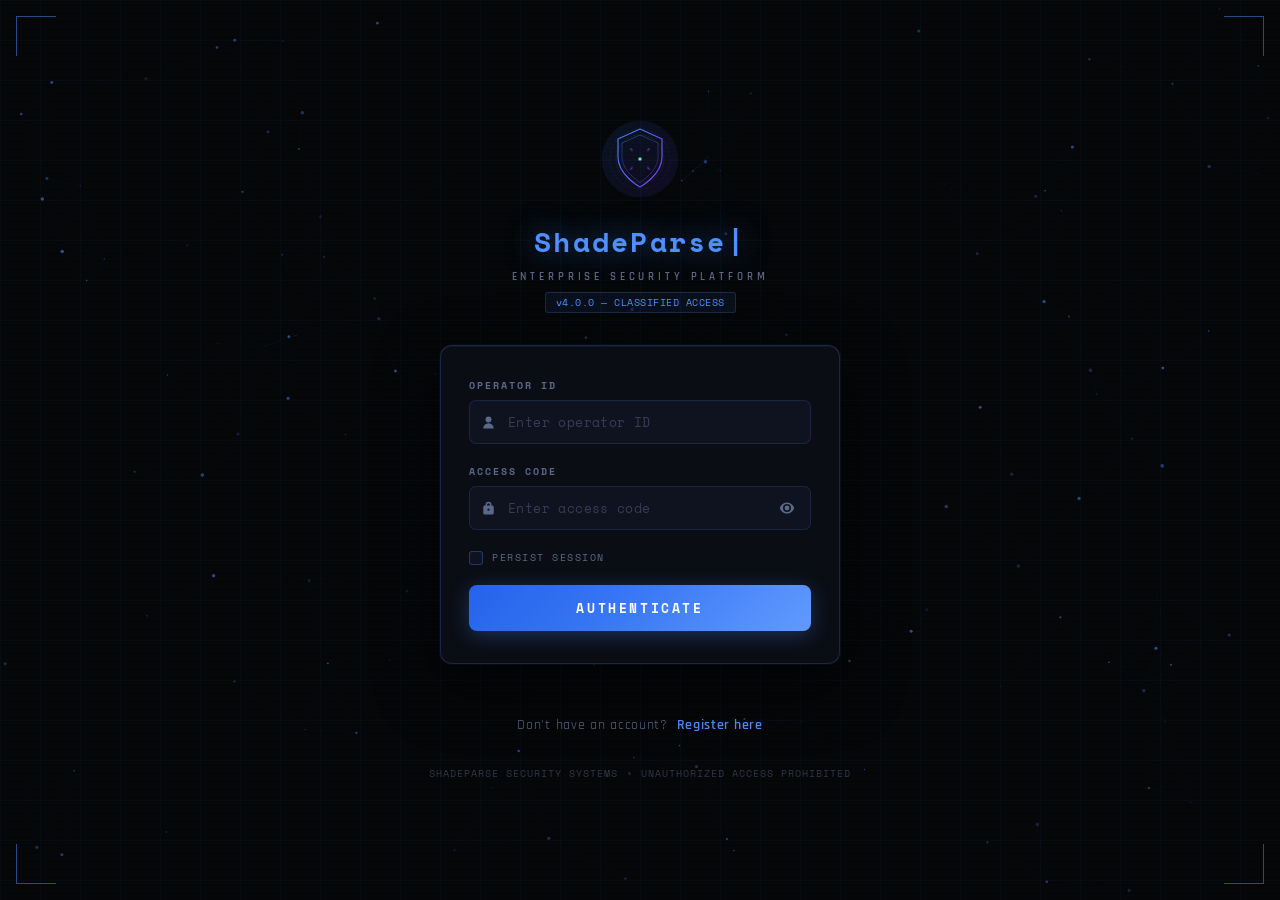
==== index.html @ 2331f6a0 "Add registration page, Bug Fixed, Logic improved" ====
<!DOCTYPE html>
<html lang="en" data-theme="light">
<head>
  <meta charset="UTF-8" />
  <meta name="viewport" content="width=device-width, initial-scale=1.0" />
  <title>ShadeParse — Security Platform</title>
  <link rel="preconnect" href="https://fonts.googleapis.com" />
  <link href="https://fonts.googleapis.com/css2?family=Space+Mono:wght@400;700&family=Rajdhani:wght@400;500;600;700&display=swap" rel="stylesheet" />
  <link rel="stylesheet" href="css/style.css" />
  <link rel="stylesheet" href="css/themes.css" />
  <script>
    /* ── Runs SYNCHRONOUSLY before any paint — zero FOUC ── */
    (function() {
      var t = localStorage.getItem('sp_theme');
      /* If no saved theme, or saved value is somehow wrong, default to light */
      if (t !== 'dark' && t !== 'light') t = 'light';
      document.documentElement.setAttribute('data-theme', t);
    })();
  </script>
  <style>
    /* Body hidden until auth+theme ready — prevents flash on page load */
    html { visibility: hidden; }
    html.sp-visible { visibility: visible; }
    body { opacity: 0; transition: opacity .4s ease; will-change: opacity; }
    body.sp-ready { opacity: 1; }
  </style>
</head>
<body>

<!-- ══════════════════════════════════════
     SIDEBAR
══════════════════════════════════════ -->
<aside class="sidebar" id="sidebar">
  <div class="sb-logo">
    <div class="sb-logo-icon">
      <img src="shadeparse-logo.svg" alt="ShadeParse Logo" width="34" height="34"/>
    </div>
    <div class="sb-logo-text">ShadeParse</div>
    <div class="sb-logo-ver">v4.0</div>
  </div>

  <nav class="sb-nav">
    <div class="sb-group-label">OPERATIONS</div>
    <button class="sb-item active" data-view="scanner" onclick="switchView('scanner')">
      <svg viewBox="0 0 20 20"><path d="M10 2a8 8 0 1 0 0 16A8 8 0 0 0 10 2zM3 10a7 7 0 1 1 14 0 7 7 0 0 1-14 0z"/><path d="M10 6v4l3 3-1 1-3.5-3.5V6h1.5z"/></svg>
      Scanner
      <span class="sb-badge" id="sbScanBadge"></span>
    </button>
    <button class="sb-item" data-view="network" onclick="switchView('network')">
      <svg viewBox="0 0 20 20"><circle cx="10" cy="4" r="2"/><circle cx="4" cy="16" r="2"/><circle cx="16" cy="16" r="2"/><path d="M10 6v6M10 12l-4 2M10 12l4 2"/></svg>
      Network Recon
      <span class="sb-new">NEW</span>
    </button>
    <button class="sb-item" data-view="dashboard" onclick="switchView('dashboard')">
      <svg viewBox="0 0 20 20"><rect x="2" y="2" width="7" height="7" rx="1"/><rect x="11" y="2" width="7" height="7" rx="1"/><rect x="2" y="11" width="7" height="7" rx="1"/><rect x="11" y="11" width="7" height="7" rx="1"/></svg>
      Dashboard
    </button>

    <div class="sb-group-label">RESULTS</div>
    <button class="sb-item" data-view="findings" onclick="switchView('findings')">
      <svg viewBox="0 0 20 20"><path d="M9 2a7 7 0 1 0 5.2 11.8l3 3L18.6 15l-3-3A7 7 0 0 0 9 2zm0 2a5 5 0 1 1 0 10A5 5 0 0 1 9 4z"/></svg>
      Findings
      <span class="sb-badge" id="sbFindBadge" style="display:none"></span>
    </button>
    <button class="sb-item" data-view="export" onclick="switchView('export')">
      <svg viewBox="0 0 20 20"><path d="M10 2v10m0 0l-3-3m3 3l3-3M3 15h14v2H3z"/></svg>
      Export
    </button>
    <button class="sb-item" data-view="history" onclick="switchView('history')">
      <svg viewBox="0 0 20 20"><path d="M10 2a8 8 0 1 0 0 16A8 8 0 0 0 10 2zM3 10a7 7 0 1 1 14 0 7 7 0 0 1-14 0zm1 1h5.5l3.5 3.5-1 1L8.5 12H4v-1z"/></svg>
      History
    </button>

    <div class="sb-group-label">SYSTEM</div>
    <button class="sb-item" data-view="settings" onclick="switchView('settings')">
      <svg viewBox="0 0 20 20"><path d="M10 13a3 3 0 1 0 0-6 3 3 0 0 0 0 6zm7.2-2.1-.9-.5a6.9 6.9 0 0 0 0-1.8l.9-.5a1 1 0 0 0 .4-1.4l-1-1.7a1 1 0 0 0-1.4-.4l-.9.5a7 7 0 0 0-1.5-.9V4a1 1 0 0 0-1-1H9a1 1 0 0 0-1 1v1.1a7 7 0 0 0-1.5.9l-.9-.5a1 1 0 0 0-1.4.4L3.2 8a1 1 0 0 0 .4 1.4l.9.5a6.9 6.9 0 0 0 0 1.8l-.9.5A1 1 0 0 0 3.2 13l1 1.7a1 1 0 0 0 1.4.4l.9-.5a7 7 0 0 0 1.5.9V17a1 1 0 0 0 1 1h2a1 1 0 0 0 1-1v-1.1a7 7 0 0 0 1.5-.9l.9.5a1 1 0 0 0 1.4-.4l1-1.7a1 1 0 0 0-.4-1.5z"/></svg>
      Settings
    </button>
  </nav>

  <div class="sb-bottom">
    <div class="sb-user">
      <div class="sb-avatar" id="sbAvatar">G</div>
      <div class="sb-user-info">
        <div class="sb-username" id="sbUsername">getsethack</div>
        <div class="sb-role">Security Operator</div>
      </div>
    </div>
    <button class="sb-logout" onclick="spLogout()" title="Logout">
      <svg viewBox="0 0 20 20"><path d="M13 3h4v14h-4v-2h2V5h-2V3zm-2 10l-1.4-1.4L11 10H4V8h7L9.6 6.4 11 5l4 4-4 4z"/></svg>
    </button>
  </div>
</aside>
<!-- Sidebar drag-to-resize handle -->
<div class="sidebar-resizer" id="sidebarResizer"></div>

<!-- ══════════════════════════════════════
     MAIN AREA
══════════════════════════════════════ -->
<main class="main-area">

  <!-- ── TOP BAR ── -->
  <header class="topbar">
    <button class="sb-toggle" id="sbToggle" onclick="toggleSidebar()">
      <svg viewBox="0 0 20 20"><path d="M3 5h14M3 10h14M3 15h14" stroke="currentColor" stroke-width="1.5" stroke-linecap="round"/></svg>
    </button>

    <div class="topbar-breadcrumb">
      <span class="tb-app">ShadeParse</span>
      <span class="tb-sep">/</span>
      <span class="tb-page" id="tbPage">Scanner</span>
    </div>

    <div class="topbar-right">
      <div class="live-clock" id="liveClock">00:00:00</div>

      <div class="scan-status" id="scanStatus">Ready</div>

      <!-- Theme toggle -->
      <button class="theme-toggle" id="themeToggle" onclick="toggleTheme()" title="Toggle theme">
        <svg class="icon-dark" viewBox="0 0 20 20" style="display:none"><path d="M17.3 13.3A8 8 0 0 1 6.7 2.7 8 8 0 1 0 17.3 13.3z"/></svg>
        <svg class="icon-light" viewBox="0 0 20 20"><circle cx="10" cy="10" r="4"/><path d="M10 2v2M10 16v2M2 10h2M16 10h2M4.2 4.2l1.4 1.4M14.4 14.4l1.4 1.4M4.2 15.8l1.4-1.4M14.4 5.6l1.4-1.4" stroke="currentColor" stroke-width="1.5" stroke-linecap="round"/></svg>
      </button>

      <button class="header-run-btn" id="headerRunBtn" onclick="runCurrentScan()">
        <svg viewBox="0 0 20 20"><path d="M6 4l10 6-10 6V4z"/></svg>
        Scan
      </button>
    </div>
  </header>

  <!-- ── VIEWS ── -->
  <div class="view-area">

    <!-- ════════ DASHBOARD VIEW ════════ -->
    <section class="view" id="view-dashboard">
      <div class="view-header">
        <h1 class="view-title">Dashboard</h1>
        <p class="view-sub">Security operations overview</p>
      </div>

      <div class="dash-grid">
        <!-- Welcome card -->
        <div class="dash-card welcome-card">
          <div class="wc-left">
            <div class="wc-greeting" id="wcGreeting">Good morning</div>
            <div class="wc-name" id="wcName">Operator</div>
            <div class="wc-desc">Your security posture is being monitored. Run a scan to update your risk profile.</div>
          </div>
          <div class="wc-right">
            <div class="wc-threat-level">
              <div class="wtl-label">THREAT LEVEL</div>
              <div class="wtl-value" id="wtlValue">UNKNOWN</div>
              <div class="wtl-bar"><div class="wtl-fill" id="wtlFill"></div></div>
            </div>
          </div>
        </div>

        <!-- Stat cards -->
        <div class="dash-card stat-card">
          <div class="stat-icon critical-bg"><svg viewBox="0 0 20 20"><path d="M10 2l7.2 13H2.8L10 2zm0 5v4h1V7h-1zm0 6v1h1v-1h-1z" fill="currentColor"/></svg></div>
          <div class="stat-info">
            <div class="stat-val" id="dashCrit">0</div>
            <div class="stat-label">Critical Findings</div>
          </div>
        </div>

        <div class="dash-card stat-card">
          <div class="stat-icon high-bg"><svg viewBox="0 0 20 20"><circle cx="10" cy="10" r="8" fill="none" stroke="currentColor" stroke-width="1.5"/><path d="M10 6v5M10 14v1" stroke="currentColor" stroke-width="1.5" stroke-linecap="round"/></svg></div>
          <div class="stat-info">
            <div class="stat-val" id="dashHigh">0</div>
            <div class="stat-label">High Severity</div>
          </div>
        </div>

        <div class="dash-card stat-card">
          <div class="stat-icon info-bg"><svg viewBox="0 0 20 20"><path d="M10 2a8 8 0 1 0 0 16A8 8 0 0 0 10 2zm1 11H9v-5h2v5zm0-7H9V4h2v2z" fill="currentColor"/></svg></div>
          <div class="stat-info">
            <div class="stat-val" id="dashTotal">0</div>
            <div class="stat-label">Total Findings</div>
          </div>
        </div>

        <div class="dash-card stat-card">
          <div class="stat-icon ok-bg"><svg viewBox="0 0 20 20"><path d="M10 2a8 8 0 1 0 0 16A8 8 0 0 0 10 2zm-1 11l-4-4 1.4-1.4L9 10.2l4.6-4.6L15 7l-6 6z" fill="currentColor"/></svg></div>
          <div class="stat-info">
            <div class="stat-val" id="dashScans">0</div>
            <div class="stat-label">Scans Run</div>
          </div>
        </div>

        <!-- Risk chart -->
        <div class="dash-card risk-card">
          <div class="card-title">RISK SCORE</div>
          <div class="risk-display">
            <div class="risk-gauge" id="dashRiskGauge">
              <svg viewBox="0 0 120 80">
                <path d="M10 70 A50 50 0 0 1 110 70" fill="none" stroke="var(--border2)" stroke-width="8" stroke-linecap="round"/>
                <path id="dashRiskArc" d="M10 70 A50 50 0 0 1 110 70" fill="none" stroke="var(--accent)" stroke-width="8" stroke-linecap="round" stroke-dasharray="157" stroke-dashoffset="157" style="transition:stroke-dashoffset 1s ease, stroke .5s"/>
              </svg>
              <div class="gauge-val" id="dashRiskVal">--</div>
            </div>
            <div class="risk-labels">
              <span class="rl low">LOW</span>
              <span class="rl med">MED</span>
              <span class="rl high">HIGH</span>
              <span class="rl crit">CRIT</span>
            </div>
          </div>
        </div>

        <!-- Recent targets -->
        <div class="dash-card targets-card">
          <div class="card-title">RECENT TARGETS</div>
          <div class="targets-list" id="dashTargets">
            <div class="empty-state">No scans run yet.</div>
          </div>
        </div>

        <!-- Scan history table -->
        <div class="dash-card history-wide">
          <div class="card-title">SCAN HISTORY</div>
          <div class="history-table-wrap">
            <table class="history-table" id="dashHistoryTable">
              <thead><tr><th>TARGET</th><th>TYPE</th><th>FINDINGS</th><th>RISK</th><th>TIME</th></tr></thead>
              <tbody id="dashHistoryBody">
                <tr><td colspan="5" class="empty-cell">No scan history yet.</td></tr>
              </tbody>
            </table>
          </div>
        </div>
      </div>
    </section>

    <!-- ════════ SCANNER VIEW ════════ -->
    <section class="view active" id="view-scanner">
      <div class="view-header">
        <h1 class="view-title">Source Code Scanner</h1>
        <p class="view-sub">Paste or upload source code, bundles, and repositories for deep security analysis</p>
      </div>

      <div class="scanner-layout" id="scannerLayout" style="display:flex;gap:0;align-items:start;">
        <!-- Left: input + pipeline -->
        <div class="scanner-left" id="scannerLeft" style="flex:1 1 auto;min-width:280px;">
          <!-- Scan mode tabs -->
          <div class="scan-mode-tabs">
            <button class="smt active" data-mode="source" onclick="setScanMode('source')">Source Code</button>
            <button class="smt" data-mode="domain" onclick="setScanMode('domain')">Domain / URL</button>
            <button class="smt" data-mode="ip" onclick="setScanMode('ip')">IP Scan</button>
          </div>

          <!-- Source code panel -->
          <div class="input-panel" id="sourcePanel">
            <div class="input-toolbar">
              <span class="input-label">SOURCE CODE</span>
              <div class="input-actions">
                <button class="tb-btn" onclick="loadSample('xss')">XSS Sample</button>
                <button class="tb-btn" onclick="loadSample('secrets')">Secrets Sample</button>
                <button class="tb-btn" onclick="loadSample('supply')">Supply Chain Sample</button>
                <button class="tb-btn danger" onclick="clearInput()">Clear</button>
              </div>
            </div>

            <!-- Drop zone -->
            <div class="drop-zone" id="dropZone">
              <svg viewBox="0 0 48 48"><path d="M24 4v28m0-28l-9 9m9-9l9 9M6 36h36" stroke="currentColor" stroke-width="2" stroke-linecap="round" stroke-linejoin="round" fill="none"/></svg>
              <span>Drop file here or click to upload</span>
              <input type="file" id="fileInput" accept=".js,.ts,.jsx,.tsx,.html,.css,.json,.txt,.py,.php,.rb,.go,.java,.cs" />
            </div>

            <textarea class="code-input" id="codeInput" placeholder="Paste JavaScript, TypeScript, HTML, or any source code here...&#10;&#10;Supports: JS bundles, React apps, Node.js, Python, PHP, Go, Java...&#10;&#10;Or drop a file above. Keyboard: Ctrl+Enter to scan." spellcheck="false"></textarea>
          </div>

          <!-- Domain scan panel -->
          <div class="input-panel" id="domainPanel" style="display:none">
            <div class="input-toolbar">
              <span class="input-label">TARGET</span>
            </div>
            <div class="target-input-wrap">
              <div class="target-examples">
                <span class="te-label">Examples:</span>
                <button class="te-btn" onclick="setTarget('example.com')">example.com</button>
                <button class="te-btn" onclick="setTarget('https://github.com')">https://github.com</button>
                <button class="te-btn" onclick="setTarget('shop.target.org')">shop.target.org</button>
              </div>
              <div class="target-field">
                <input type="text" id="targetInput" class="target-input" placeholder="domain.com or https://target.com" spellcheck="false" />
                <button class="target-scan-btn" id="targetScanBtn" onclick="runNetworkScan()">
                  <svg viewBox="0 0 20 20"><path d="M6 4l10 6-10 6V4z" fill="currentColor"/></svg>
                  SCAN TARGET
                </button>
              </div>
              <div class="scan-modules-row">
                <span class="sm-label">MODULES:</span>
                <label class="sm-check"><input type="checkbox" id="modDns" checked /> DNS</label>
                <label class="sm-check"><input type="checkbox" id="modHeaders" checked /> Headers</label>
                <label class="sm-check"><input type="checkbox" id="modSsl" checked /> SSL/TLS</label>
                <label class="sm-check"><input type="checkbox" id="modPorts" checked /> Ports</label>
                <label class="sm-check"><input type="checkbox" id="modWhois" checked /> WHOIS</label>
                <label class="sm-check"><input type="checkbox" id="modSubdomains" checked /> Subdomains</label>
                <label class="sm-check"><input type="checkbox" id="modTech" checked /> Tech Stack</label>
                <label class="sm-check"><input type="checkbox" id="modFiles" checked /> Sensitive Files</label>
              </div>
            </div>
          </div>

          <!-- IP scan panel -->
          <div class="input-panel" id="ipPanel" style="display:none">
            <div class="input-toolbar">
              <span class="input-label">IP ADDRESS</span>
            </div>
            <div class="target-input-wrap">
              <div class="target-examples">
                <span class="te-label">Examples:</span>
                <button class="te-btn" onclick="setIpTarget('1.1.1.1')">1.1.1.1</button>
                <button class="te-btn" onclick="setIpTarget('8.8.8.8')">8.8.8.8</button>
                <button class="te-btn" onclick="setIpTarget('192.168.1.1')">192.168.1.1</button>
              </div>
              <div class="target-field">
                <input type="text" id="ipTargetInput" class="target-input" placeholder="x.x.x.x" spellcheck="false" />
                <button class="target-scan-btn" onclick="runIpScan()">
                  <svg viewBox="0 0 20 20"><path d="M6 4l10 6-10 6V4z" fill="currentColor"/></svg>
                  SCAN IP
                </button>
              </div>
            </div>
          </div>

          <!-- Pipeline -->
          <div class="pipeline-wrap">
            <div class="pipe-header">
              <span>PIPELINE</span>
              <div class="pipe-progress">
                <div class="prog-track"><div class="prog-fill" id="progFill"></div></div>
                <span class="prog-label" id="progLabel">Idle</span>
              </div>
            </div>
            <div class="pipe-list" id="pipeList"></div>
          </div>

          <div class="scan-actions">
            <button class="run-btn" id="runBtn" onclick="runCurrentScan()">
              <svg viewBox="0 0 20 20"><path d="M6 4l10 6-10 6V4z" fill="currentColor"/></svg>
              Run Scan
            </button>
            <button class="action-btn" onclick="setBaseline()">Set Baseline</button>
            <div class="diff-banner" id="diffBanner"></div>
          </div>
        </div>

        <!-- Right: metrics + log -->
        <!-- Drag splitter -->
        <div class="scanner-splitter" id="scannerSplitter"></div>
        <div class="scanner-right" id="scannerRight" style="flex:0 0 300px;min-width:220px;">
          <div class="metrics-row">
            <div class="metric-card">
              <div class="mc-val" id="mTotal">--</div>
              <div class="mc-label">Total</div>
            </div>
            <div class="metric-card critical">
              <div class="mc-val" id="mCrit">--</div>
              <div class="mc-label">Critical</div>
            </div>
            <div class="metric-card high">
              <div class="mc-val" id="mHigh">--</div>
              <div class="mc-label">High</div>
            </div>
            <div class="metric-card mods">
              <div class="mc-val" id="mMods">--</div>
              <div class="mc-label">Types</div>
            </div>
          </div>

          <!-- Risk score -->
          <div class="risk-wrap" id="riskWrap" style="display:none">
            <div class="risk-label">RISK SCORE</div>
            <div class="risk-track"><div class="risk-fill" id="riskFill"></div></div>
            <div class="risk-val" id="riskVal">0 / 100</div>
          </div>

          <!-- Severity pills -->
          <div class="sev-pills" id="sevPills"></div>

          <!-- Audit log -->
          <div class="log-panel">
            <div class="log-header">
              <span>AUDIT LOG</span>
              <span class="log-count" id="logCount">0 events</span>
            </div>
            <div class="log-scroll" id="logScrl"></div>
          </div>
        </div>
      </div>

      <!-- Findings area -->
      <div class="findings-area" id="findingsArea"></div>
    </section>

    <!-- ════════ NETWORK VIEW ════════ -->
    <section class="view" id="view-network">
      <div class="view-header">
        <h1 class="view-title">Network Recon</h1>
        <p class="view-sub">Domain intelligence, SSL analysis, header inspection, and port reconnaissance</p>
      </div>

      <div class="network-results" id="networkResults">
        <div class="nr-placeholder">
          <svg viewBox="0 0 64 64" fill="none"><circle cx="32" cy="32" r="28" stroke="var(--border2)" stroke-width="1.5"/><circle cx="32" cy="32" r="16" stroke="var(--border2)" stroke-width="1.5"/><circle cx="32" cy="32" r="4" fill="var(--border2)"/><path d="M32 4v56M4 32h56M10 14l44 36M10 50l44-36" stroke="var(--border2)" stroke-width="1"/></svg>
          <div>Run a Domain or IP scan to see network intelligence results.</div>
          <button class="action-btn-sm" onclick="switchView('scanner'); setScanMode('domain')">Start Domain Scan</button>
        </div>
      </div>
    </section>

    <!-- ════════ FINDINGS VIEW ════════ -->
    <section class="view" id="view-findings">
      <div class="view-header">
        <h1 class="view-title">Findings</h1>
        <p class="view-sub">Detailed security analysis results</p>
      </div>
      <div class="findings-filter-bar">
        <select class="filter-sel" id="findingsFilter" onchange="filterFindings()">
          <option value="all">All Severity</option>
          <option value="critical">Critical</option>
          <option value="high">High</option>
          <option value="medium">Medium</option>
          <option value="low">Low</option>
        </select>
        <select class="filter-sel" id="findingsTypeFilter" onchange="filterFindings()">
          <option value="all">All Types</option>
          <option value="SECRET">Secrets</option>
          <option value="XSS">XSS</option>
          <option value="ENDPOINT">Endpoints</option>
          <option value="CRYPTO">Crypto</option>
          <option value="PROTO">Prototype Pollution</option>
          <option value="SUPPLY">Supply Chain</option>
          <option value="LOGIC">Logic Flaws</option>
          <option value="NETWORK">Network</option>
        </select>
        <input type="text" class="filter-search" id="findingsSearch" placeholder="Search findings..." oninput="filterFindings()" />
        <span class="findings-count" id="findingsCount">0 findings</span>
      </div>
      <div class="findings-list-wrap" id="findingsListWrap">
        <div class="nr-placeholder">Run a scan to see findings here.</div>
      </div>
    </section>

    <!-- ════════ EXPORT VIEW ════════ -->
    <section class="view" id="view-export">
      <div class="view-header">
        <h1 class="view-title">Export Reports</h1>
        <p class="view-sub">Download findings in multiple formats</p>
      </div>
      <div class="export-grid">
        <div class="export-card">
          <div class="ec-icon json-icon">{ }</div>
          <div class="ec-info">
            <div class="ec-title">JSON Report</div>
            <div class="ec-desc">Full findings with all metadata, snippets, and remediation hints.</div>
          </div>
          <button class="ec-btn" onclick="exportJSON(APP.state)">Download JSON</button>
        </div>
        <div class="export-card">
          <div class="ec-icon csv-icon">CSV</div>
          <div class="ec-info">
            <div class="ec-title">CSV Report</div>
            <div class="ec-desc">Spreadsheet-compatible findings list for ticket systems and reporting.</div>
          </div>
          <button class="ec-btn" onclick="exportCSV(APP.state)">Download CSV</button>
        </div>
        <div class="export-card">
          <div class="ec-icon sarif-icon">SARIF</div>
          <div class="ec-info">
            <div class="ec-title">SARIF 2.1.0</div>
            <div class="ec-desc">Static Analysis Results Interchange Format for CI/CD integration.</div>
          </div>
          <button class="ec-btn" onclick="downloadSarif()">Download SARIF</button>
        </div>
      </div>
      <div class="sarif-preview">
        <div class="sarif-header">
          <span>SARIF PREVIEW</span>
          <button class="tb-btn" onclick="copySarif()">Copy</button>
        </div>
        <pre class="sarif-pre" id="sarifPre">Run a scan to generate SARIF output.</pre>
      </div>
    </section>

    <!-- ════════ HISTORY VIEW ════════ -->
    <section class="view" id="view-history">
      <div class="view-header">
        <h1 class="view-title">Scan History</h1>
        <p class="view-sub">Previous scan results and trends</p>
      </div>
      <div class="history-full">
        <table class="history-table full" id="historyTable">
          <thead><tr><th>TARGET</th><th>TYPE</th><th>FINDINGS</th><th>CRITICAL</th><th>HIGH</th><th>RISK</th><th>DATE</th><th>TIME</th></tr></thead>
          <tbody id="historyBody">
            <tr><td colspan="8" class="empty-cell">No scan history yet. Run a scan to build history.</td></tr>
          </tbody>
        </table>
        <div class="history-actions" id="historyActions" style="display:none">
          <button class="action-btn danger" onclick="clearHistory()">Clear History</button>
        </div>
      </div>
    </section>

    <!-- ════════ SETTINGS VIEW ════════ -->
    <section class="view" id="view-settings">
      <div class="view-header">
        <h1 class="view-title">Settings</h1>
        <p class="view-sub">Configure scanner modules and preferences</p>
      </div>
      <div class="settings-grid">
        <div class="settings-section">
          <div class="ss-title">SCAN MODULES</div>
          <div class="ss-body">
            <label class="toggle-row"><span>Secrets Detection</span><div class="toggle" id="togSecrets" data-key="secrets" onclick="toggleModule(this)"><div class="toggle-knob"></div></div></label>
            <label class="toggle-row"><span>XSS / Taint Analysis</span><div class="toggle" id="togXss" data-key="xss" onclick="toggleModule(this)"><div class="toggle-knob"></div></div></label>
            <label class="toggle-row"><span>Endpoint Finder</span><div class="toggle" id="togEndpoints" data-key="endpoints" onclick="toggleModule(this)"><div class="toggle-knob"></div></div></label>
            <label class="toggle-row"><span>Prototype Pollution</span><div class="toggle" id="togProto" data-key="proto" onclick="toggleModule(this)"><div class="toggle-knob"></div></div></label>
            <label class="toggle-row"><span>Weak Cryptography</span><div class="toggle" id="togCrypto" data-key="crypto" onclick="toggleModule(this)"><div class="toggle-knob"></div></div></label>
            <label class="toggle-row"><span>Supply Chain Analysis</span><div class="toggle" id="togSupply" data-key="supply" onclick="toggleModule(this)"><div class="toggle-knob"></div></div></label>
            <label class="toggle-row"><span>Logic Flaw Detection</span><div class="toggle" id="togLogic" data-key="logic" onclick="toggleModule(this)"><div class="toggle-knob"></div></div></label>
            <label class="toggle-row"><span>Config Analysis</span><div class="toggle" id="togConfig" data-key="config" onclick="toggleModule(this)"><div class="toggle-knob"></div></div></label>
            <label class="toggle-row"><span>AI Remediation Hints</span><div class="toggle" id="togAI" data-key="aiRemediation" onclick="toggleModule(this)"><div class="toggle-knob"></div></div></label>
          </div>
        </div>
        <div class="settings-section">
          <div class="ss-title">PREFERENCES</div>
          <div class="ss-body">
            <label class="toggle-row"><span>Sound Effects</span><div class="toggle" id="togSound" data-key="sound" onclick="togglePref(this)"><div class="toggle-knob"></div></div></label>
            <label class="toggle-row"><span>Toast Notifications</span><div class="toggle on" id="togToasts" data-key="toasts" onclick="togglePref(this)"><div class="toggle-knob"></div></div></label>
            <div class="settings-info">
              <div class="si-label">Snippet Length</div>
              <input type="range" min="60" max="300" value="120" class="range-input" id="snipRange" oninput="updateSnipLen(this.value)" />
              <div class="si-val" id="snipVal">120 chars</div>
            </div>
          </div>
        </div>
        <div class="settings-section">
          <div class="ss-title">KEYBOARD SHORTCUTS</div>
          <div class="ss-body shortcuts-list">
            <div class="shortcut"><kbd>Ctrl</kbd>+<kbd>Enter</kbd><span>Run scan</span></div>
            <div class="shortcut"><kbd>Ctrl</kbd>+<kbd>K</kbd><span>Clear input</span></div>
            <div class="shortcut"><kbd>Ctrl</kbd>+<kbd>1</kbd><span>Source mode</span></div>
            <div class="shortcut"><kbd>Ctrl</kbd>+<kbd>2</kbd><span>Domain mode</span></div>
            <div class="shortcut"><kbd>Ctrl</kbd>+<kbd>3</kbd><span>IP mode</span></div>
            <div class="shortcut"><kbd>Ctrl</kbd>+<kbd>D</kbd><span>Dashboard</span></div>
            <div class="shortcut"><kbd>Ctrl</kbd>+<kbd>E</kbd><span>Export</span></div>
          </div>
        </div>
      </div>
    </section>

  </div><!-- end view-area -->

</main>

<!-- Toast container -->
<div class="toast-container" id="toastContainer"></div>

<!-- Scripts: order matters -->
<script src="js/utils.js"></script>
<script src="js/state.js"></script>
<script src="js/auth.js"></script>
<script src="js/detectors.js"></script>
<script src="js/samples.js"></script>
<script src="js/scanner.js"></script>
<script src="js/network.js"></script>
<script src="js/ui.js"></script>
<script src="js/export.js"></script>
<script src="js/app.js"></script>
</body>
</html>
---- css/style.css ----
@import url('https://fonts.googleapis.com/css2?family=Space+Mono:wght@400;700&family=Rajdhani:wght@400;500;600;700&display=swap');

/* ═══════════════════════════════════════
   ShadeParse — style.css
   Dark cyber SaaS theme
   ═══════════════════════════════════════ */

*, *::before, *::after { box-sizing: border-box; margin: 0; padding: 0; }

:root {
  /* Default = light theme (data-theme="light" is the first load default) */
  --bg:       #f0f2f8;
  --surface:  #ffffff;
  --surface2: #f6f7fb;
  --surface3: #edf0f7;
  --border:   #dde1ee;
  --border2:  #c8cede;
  --border3:  #b0b8cc;
  --text:     #1a1e2e;
  --text2:    #5c6580;
  --text3:    #9aa0b5;
  --accent:   #2563eb;
  --accent2:  #1d4ed8;
  --green:    #16a34a;
  --red:      #dc2626;
  --amber:    #d97706;
  --coral:    #ea580c;
  --purple:   #7c3aed;
  --teal:     #26d9c7;
  --pink:     #f06ab0;
  --cyan:     #22d3ee;
  --mono:     'Space Mono', monospace;
  --display:  'Rajdhani', sans-serif;
  --sidebar-w: 220px;
  --topbar-h:  52px;
  --radius:    8px;
  --trans:     .2s ease;
}

/* Dark theme — overrides :root defaults when [data-theme=dark] is set on <html> */
[data-theme="dark"] {
  --bg:       #05070a;
  --surface:  #090c14;
  --surface2: #0d1020;
  --surface3: #111525;
  --border:   #1a1f32;
  --border2:  #1e2438;
  --border3:  #252d46;
  --text:     #c8d0e8;
  --text2:    #5c6888;
  --text3:    #3a4060;
  --accent:   #4f8fff;
  --accent2:  #2563eb;
  --green:    #2ecc89;
  --red:      #ff4d6a;
  --amber:    #f5a623;
  --coral:    #ff6b47;
  --purple:   #9b7cf6;
  --teal:     #00c2c7;
  --pink:     #f472b6;
  --cyan:     #22d3ee;
}

html, body {
  height: 100%;
  overflow: hidden;
  font-family: var(--display);
  background: var(--bg);
  color: var(--text);
  font-size: 13px;
}

/* ── SCROLLBARS ── */
::-webkit-scrollbar { width: 4px; height: 4px; }
::-webkit-scrollbar-track { background: transparent; }
::-webkit-scrollbar-thumb { background: var(--border3); border-radius: 2px; }

/* ══════════════════════════════════════
   LAYOUT
══════════════════════════════════════ */

.sidebar {
  position: fixed;
  top: 0; left: 0; bottom: 0;
  width: var(--sidebar-w);
  background: var(--surface);
  border-right: 1px solid var(--border);
  display: flex;
  flex-direction: column;
  z-index: 20;
  transition: transform var(--trans);
}

.main-area {
  margin-left: var(--sidebar-w);
  height: 100vh;
  display: flex;
  flex-direction: column;
  overflow: hidden;
  transition: margin-left var(--trans);
}

/* ── SIDEBAR LOGO ── */
.sb-logo {
  height: var(--topbar-h);
  display: flex;
  align-items: center;
  gap: 8px;
  padding: 0 16px;
  border-bottom: 1px solid var(--border);
  flex-shrink: 0;
}

.sb-logo-icon {
  width: 34px;
  height: 34px;
  border-radius: 9px;
  background: transparent;
  display: flex;
  align-items: center;
  justify-content: center;
  flex-shrink: 0;
  box-shadow: 0 0 16px rgba(79,143,255,.3);
}

.sb-logo-text {
  font-family: var(--mono);
  font-size: 13px;
  font-weight: 700;
  color: var(--text);
  letter-spacing: .02em;
}

.sb-logo-ver {
  font-family: var(--mono);
  font-size: 9px;
  color: var(--accent);
  background: rgba(79,143,255,.1);
  border: 1px solid rgba(79,143,255,.2);
  border-radius: 3px;
  padding: 1px 5px;
  margin-left: auto;
}

/* ── SIDEBAR NAV ── */
.sb-nav {
  flex: 1;
  overflow-y: auto;
  padding: 12px 8px;
  display: flex;
  flex-direction: column;
  gap: 2px;
}

.sb-group-label {
  font-family: var(--mono);
  font-size: 9px;
  font-weight: 700;
  letter-spacing: .18em;
  color: var(--text3);
  padding: 10px 8px 4px;
  margin-top: 4px;
}

.sb-item {
  width: 100%;
  display: flex;
  align-items: center;
  gap: 9px;
  padding: 8px 10px;
  border: none;
  background: none;
  border-radius: 6px;
  font-family: var(--display);
  font-size: 14px;
  font-weight: 600;
  color: var(--text2);
  cursor: pointer;
  transition: background var(--trans), color var(--trans);
  text-align: left;
  position: relative;
}

.sb-item svg {
  width: 16px;
  height: 16px;
  flex-shrink: 0;
  fill: currentColor;
}

.sb-item:hover {
  background: rgba(79,143,255,.07);
  color: var(--text);
}

.sb-item.active {
  background: rgba(79,143,255,.12);
  color: var(--accent);
}

.sb-item.active::before {
  content: '';
  position: absolute;
  left: 0; top: 20%; bottom: 20%;
  width: 3px;
  background: var(--accent);
  border-radius: 0 2px 2px 0;
}

.sb-badge {
  margin-left: auto;
  background: var(--red);
  color: #fff;
  font-family: var(--mono);
  font-size: 9px;
  font-weight: 700;
  padding: 1px 5px;
  border-radius: 8px;
  min-width: 18px;
  text-align: center;
}

.sb-new {
  margin-left: auto;
  background: rgba(46,204,137,.15);
  color: var(--green);
  border: 1px solid rgba(46,204,137,.25);
  font-family: var(--mono);
  font-size: 9px;
  font-weight: 700;
  padding: 1px 5px;
  border-radius: 3px;
  letter-spacing: .05em;
}

/* ── SIDEBAR BOTTOM ── */
.sb-bottom {
  padding: 12px;
  border-top: 1px solid var(--border);
  display: flex;
  align-items: center;
  gap: 10px;
}

.sb-avatar {
  width: 30px;
  height: 30px;
  border-radius: 50%;
  background: linear-gradient(135deg, var(--accent2), var(--purple));
  display: flex;
  align-items: center;
  justify-content: center;
  font-family: var(--mono);
  font-size: 12px;
  font-weight: 700;
  color: #fff;
  flex-shrink: 0;
}

.sb-user-info { flex: 1; min-width: 0; }

.sb-username {
  font-family: var(--mono);
  font-size: 11px;
  font-weight: 700;
  color: var(--text);
  white-space: nowrap;
  overflow: hidden;
  text-overflow: ellipsis;
}

.sb-role {
  font-size: 10px;
  color: var(--text2);
  font-weight: 500;
}

.sb-logout {
  background: none;
  border: none;
  color: var(--text2);
  cursor: pointer;
  padding: 5px;
  border-radius: 5px;
  display: flex;
  transition: color var(--trans), background var(--trans);
}

.sb-logout:hover { color: var(--red); background: rgba(255,77,106,.1); }
.sb-logout svg { width: 16px; height: 16px; fill: currentColor; }

/* ══════════════════════════════════════
   TOPBAR
══════════════════════════════════════ */

.topbar {
  height: var(--topbar-h);
  background: var(--surface);
  border-bottom: 1px solid var(--border);
  display: flex;
  align-items: center;
  padding: 0 20px;
  gap: 14px;
  flex-shrink: 0;
  z-index: 10;
}

.sb-toggle {
  display: none;
  background: none;
  border: none;
  color: var(--text2);
  cursor: pointer;
  padding: 4px;
}
.sb-toggle svg { width: 20px; height: 20px; fill: none; stroke: currentColor; }

.topbar-breadcrumb {
  display: flex;
  align-items: center;
  gap: 6px;
  font-family: var(--mono);
  font-size: 11px;
}

.tb-app { color: var(--text2); }
.tb-sep { color: var(--text3); }
.tb-page { color: var(--text); font-weight: 700; }

.topbar-right {
  margin-left: auto;
  display: flex;
  align-items: center;
  gap: 12px;
}

.live-clock {
  font-family: var(--mono);
  font-size: 12px;
  color: var(--text2);
  letter-spacing: .08em;
}

.scan-status {
  font-family: var(--mono);
  font-size: 10px;
  font-weight: 700;
  letter-spacing: .1em;
  padding: 3px 10px;
  border-radius: 4px;
  background: rgba(79,143,255,.08);
  border: 1px solid rgba(79,143,255,.2);
  color: var(--accent);
}

.scan-status.scanning {
  background: rgba(245,166,35,.08);
  border-color: rgba(245,166,35,.2);
  color: var(--amber);
  animation: statusPulse 1s ease-in-out infinite;
}

.scan-status.done {
  background: rgba(46,204,137,.08);
  border-color: rgba(46,204,137,.2);
  color: var(--green);
}

@keyframes statusPulse {
  0%, 100% { opacity: .7; }
  50% { opacity: 1; }
}

.theme-toggle {
  background: var(--surface2);
  border: 1px solid var(--border2);
  border-radius: 6px;
  padding: 6px;
  cursor: pointer;
  color: var(--text2);
  display: flex;
  transition: color var(--trans), border-color var(--trans);
}
.theme-toggle:hover { color: var(--accent); border-color: rgba(79,143,255,.3); }
.theme-toggle svg { width: 15px; height: 15px; fill: currentColor; }

.header-run-btn {
  display: flex;
  align-items: center;
  gap: 6px;
  background: linear-gradient(135deg, var(--accent2), var(--accent));
  border: none;
  border-radius: 6px;
  padding: 7px 14px;
  font-family: var(--mono);
  font-size: 11px;
  font-weight: 700;
  letter-spacing: .1em;
  color: #fff;
  cursor: pointer;
  transition: opacity var(--trans);
  box-shadow: 0 2px 12px rgba(79,143,255,.3);
}
.header-run-btn:hover { opacity: .9; }
.header-run-btn:disabled { opacity: .5; cursor: not-allowed; }
.header-run-btn svg { width: 12px; height: 12px; fill: currentColor; }

/* ══════════════════════════════════════
   VIEWS
══════════════════════════════════════ */

.view-area {
  flex: 1;
  overflow: hidden;
  position: relative;
}

.view {
  position: absolute;
  inset: 0;
  overflow-y: auto;
  padding: 24px 28px;
  opacity: 0;
  pointer-events: none;
  transform: translateY(8px);
  transition: opacity .25s ease, transform .25s ease;
}

.view.active {
  opacity: 1;
  pointer-events: all;
  transform: translateY(0);
}

.view-header {
  margin-bottom: 24px;
}

.view-title {
  font-family: var(--display);
  font-size: 22px;
  font-weight: 700;
  color: var(--text);
  letter-spacing: -.02em;
  margin-bottom: 4px;
}

.view-sub {
  font-size: 13px;
  color: var(--text2);
  font-weight: 500;
}

/* ══════════════════════════════════════
   DASHBOARD
══════════════════════════════════════ */

.dash-grid {
  display: grid;
  grid-template-columns: 1fr 1fr 1fr 1fr;
  grid-template-rows: auto auto auto;
  gap: 16px;
}

.dash-card {
  background: var(--surface);
  border: 1px solid var(--border);
  border-radius: 10px;
  padding: 18px;
  transition: border-color var(--trans);
}

.dash-card:hover { border-color: var(--border3); }

.card-title {
  font-family: var(--mono);
  font-size: 10px;
  font-weight: 700;
  letter-spacing: .15em;
  color: var(--text2);
  margin-bottom: 14px;
}

/* Welcome card spans full width */
.welcome-card {
  grid-column: 1 / -1;
  display: flex;
  align-items: center;
  gap: 24px;
  background: linear-gradient(135deg, var(--surface), rgba(79,143,255,.05));
  border-color: rgba(79,143,255,.15);
}

.wc-left { flex: 1; }

.wc-greeting {
  font-family: var(--mono);
  font-size: 11px;
  color: var(--accent);
  letter-spacing: .1em;
  margin-bottom: 6px;
}

.wc-name {
  font-size: 24px;
  font-weight: 700;
  color: var(--text);
  margin-bottom: 8px;
}

.wc-desc {
  font-size: 13px;
  color: var(--text2);
  line-height: 1.5;
}

.wc-right { min-width: 180px; }

.wtl-label {
  font-family: var(--mono);
  font-size: 9px;
  letter-spacing: .2em;
  color: var(--text2);
  margin-bottom: 8px;
}

.wtl-value {
  font-family: var(--mono);
  font-size: 20px;
  font-weight: 700;
  color: var(--text2);
  margin-bottom: 10px;
}

.wtl-bar {
  height: 4px;
  background: var(--border2);
  border-radius: 2px;
}

.wtl-fill {
  height: 100%;
  border-radius: 2px;
  width: 0;
  transition: width 1s ease;
}

/* Stat cards */
.stat-card {
  display: flex;
  align-items: center;
  gap: 14px;
}

.stat-icon {
  width: 44px;
  height: 44px;
  border-radius: 10px;
  display: flex;
  align-items: center;
  justify-content: center;
  flex-shrink: 0;
}

.stat-icon svg { width: 20px; height: 20px; }

.critical-bg { background: rgba(255,77,106,.1); color: var(--red); }
.high-bg     { background: rgba(255,107,71,.1); color: var(--coral); }
.info-bg     { background: rgba(79,143,255,.1); color: var(--accent); }
.ok-bg       { background: rgba(46,204,137,.1); color: var(--green); }

.stat-val {
  font-family: var(--mono);
  font-size: 26px;
  font-weight: 700;
  color: var(--text);
  line-height: 1;
}

.stat-label {
  font-size: 12px;
  font-weight: 600;
  color: var(--text2);
  margin-top: 3px;
}

/* Risk card */
.risk-card {
  grid-column: span 2;
}

.risk-display { display: flex; flex-direction: column; align-items: center; gap: 8px; }

.risk-gauge {
  position: relative;
  width: 120px;
}

.risk-gauge svg { width: 100%; }

.gauge-val {
  position: absolute;
  bottom: 8px;
  left: 0; right: 0;
  text-align: center;
  font-family: var(--mono);
  font-size: 20px;
  font-weight: 700;
  color: var(--text);
}

.risk-labels {
  display: flex;
  gap: 8px;
}

.rl {
  font-family: var(--mono);
  font-size: 9px;
  font-weight: 700;
  letter-spacing: .08em;
  padding: 2px 6px;
  border-radius: 3px;
}

.rl.low  { background: rgba(46,204,137,.1);  color: var(--green); }
.rl.med  { background: rgba(245,166,35,.1);  color: var(--amber); }
.rl.high { background: rgba(255,107,71,.1);  color: var(--coral); }
.rl.crit { background: rgba(255,77,106,.1);  color: var(--red);   }

/* Targets card */
.targets-card { grid-column: span 2; }

.targets-list {
  display: flex;
  flex-direction: column;
  gap: 8px;
}

.target-item {
  display: flex;
  align-items: center;
  gap: 10px;
  padding: 8px 0;
  border-bottom: 1px solid var(--border);
}

.target-item:last-child { border-bottom: none; }

.ti-dot {
  width: 6px;
  height: 6px;
  border-radius: 50%;
  flex-shrink: 0;
}

.ti-name {
  font-family: var(--mono);
  font-size: 12px;
  flex: 1;
  color: var(--text);
}

.ti-badge {
  font-family: var(--mono);
  font-size: 9px;
  font-weight: 700;
  padding: 2px 6px;
  border-radius: 3px;
}

/* History wide */
.history-wide { grid-column: 1 / -1; }

.history-table-wrap { overflow-x: auto; }

/* ══════════════════════════════════════
   HISTORY TABLE (shared)
══════════════════════════════════════ */

.history-table {
  width: 100%;
  border-collapse: collapse;
  font-family: var(--mono);
  font-size: 11px;
}

.history-table th {
  padding: 8px 12px;
  text-align: left;
  color: var(--text2);
  font-weight: 700;
  letter-spacing: .1em;
  border-bottom: 1px solid var(--border2);
  white-space: nowrap;
}

.history-table td {
  padding: 8px 12px;
  border-bottom: 1px solid var(--border);
  color: var(--text);
}

.empty-cell {
  text-align: center;
  color: var(--text2);
  padding: 24px !important;
}

.history-table.full { min-width: 700px; }

/* ══════════════════════════════════════
   SCANNER LAYOUT
══════════════════════════════════════ */

.scanner-layout {
  display: grid;
  grid-template-columns: 1fr 280px;
  gap: 20px;
  align-items: start;
}

.scanner-left { display: flex; flex-direction: column; gap: 16px; }
.scanner-right { display: flex; flex-direction: column; gap: 14px; }

/* ── SCAN MODE TABS ── */
.scan-mode-tabs {
  display: flex;
  gap: 4px;
  background: var(--surface);
  border: 1px solid var(--border);
  border-radius: 8px;
  padding: 4px;
}

.smt {
  flex: 1;
  padding: 7px 10px;
  border: none;
  border-radius: 5px;
  background: none;
  font-family: var(--mono);
  font-size: 11px;
  font-weight: 700;
  letter-spacing: .06em;
  color: var(--text2);
  cursor: pointer;
  transition: background var(--trans), color var(--trans);
}

.smt:hover { color: var(--text); }

.smt.active {
  background: rgba(79,143,255,.15);
  color: var(--accent);
}

/* ── INPUT PANEL ── */
.input-panel {
  background: var(--surface);
  border: 1px solid var(--border);
  border-radius: 10px;
  overflow: hidden;
}

.input-toolbar {
  display: flex;
  align-items: center;
  gap: 8px;
  padding: 10px 14px;
  border-bottom: 1px solid var(--border);
  background: var(--surface2);
}

.input-label {
  font-family: var(--mono);
  font-size: 10px;
  font-weight: 700;
  letter-spacing: .15em;
  color: var(--text2);
}

.input-actions { margin-left: auto; display: flex; gap: 6px; flex-wrap: wrap; }

.tb-btn {
  padding: 4px 10px;
  border: 1px solid var(--border2);
  background: var(--surface3);
  border-radius: 4px;
  font-family: var(--mono);
  font-size: 10px;
  font-weight: 700;
  color: var(--text2);
  cursor: pointer;
  transition: color var(--trans), border-color var(--trans), background var(--trans);
  letter-spacing: .04em;
}

.tb-btn:hover { color: var(--text); border-color: var(--border3); }
.tb-btn.danger:hover { color: var(--red); border-color: rgba(255,77,106,.3); background: rgba(255,77,106,.05); }

/* ── DROP ZONE ── */
.drop-zone {
  display: flex;
  align-items: center;
  gap: 10px;
  padding: 10px 14px;
  border-bottom: 1px solid var(--border);
  cursor: pointer;
  transition: background var(--trans);
  position: relative;
}

.drop-zone:hover, .drop-zone.over { background: rgba(79,143,255,.06); }

.drop-zone svg {
  width: 18px;
  height: 18px;
  color: var(--text2);
  flex-shrink: 0;
  stroke: currentColor;
  fill: none;
}

.drop-zone span {
  font-family: var(--mono);
  font-size: 10px;
  color: var(--text2);
  letter-spacing: .05em;
}

.drop-zone input {
  position: absolute;
  inset: 0;
  opacity: 0;
  cursor: pointer;
}

/* ── CODE INPUT ── */
.code-input {
  width: 100%;
  height: 280px;
  background: var(--surface2);
  border: none;
  padding: 14px;
  font-family: var(--mono);
  font-size: 12px;
  color: var(--text);
  resize: vertical;
  outline: none;
  line-height: 1.6;
  letter-spacing: .02em;
}

.code-input::placeholder { color: var(--text3); }

/* ── TARGET INPUT ── */
.target-input-wrap {
  padding: 16px;
  display: flex;
  flex-direction: column;
  gap: 14px;
}

.target-examples {
  display: flex;
  align-items: center;
  gap: 8px;
  flex-wrap: wrap;
}

.te-label {
  font-family: var(--mono);
  font-size: 10px;
  color: var(--text2);
}

.te-btn {
  padding: 3px 9px;
  background: var(--surface3);
  border: 1px solid var(--border2);
  border-radius: 4px;
  font-family: var(--mono);
  font-size: 10px;
  color: var(--text2);
  cursor: pointer;
  transition: color var(--trans), border-color var(--trans);
}

.te-btn:hover { color: var(--accent); border-color: rgba(79,143,255,.3); }

.target-field {
  display: flex;
  gap: 8px;
}

.target-input {
  flex: 1;
  background: var(--surface2);
  border: 1px solid var(--border2);
  border-radius: 7px;
  padding: 10px 12px;
  font-family: var(--mono);
  font-size: 13px;
  color: var(--text);
  outline: none;
  transition: border-color var(--trans);
}

.target-input:focus {
  border-color: rgba(79,143,255,.4);
}

.target-input::placeholder { color: var(--text3); }

.target-scan-btn {
  display: flex;
  align-items: center;
  gap: 7px;
  padding: 10px 16px;
  background: linear-gradient(135deg, var(--accent2), var(--accent));
  border: none;
  border-radius: 7px;
  font-family: var(--mono);
  font-size: 11px;
  font-weight: 700;
  letter-spacing: .08em;
  color: #fff;
  cursor: pointer;
  white-space: nowrap;
  transition: opacity var(--trans);
  box-shadow: 0 2px 10px rgba(79,143,255,.25);
}

.target-scan-btn:hover { opacity: .9; }
.target-scan-btn svg { width: 12px; height: 12px; fill: currentColor; }

/* ── SCAN MODULES ROW ── */
.scan-modules-row {
  display: flex;
  align-items: center;
  gap: 12px;
  flex-wrap: wrap;
}

.sm-label {
  font-family: var(--mono);
  font-size: 10px;
  color: var(--text2);
  letter-spacing: .1em;
}

.sm-check {
  display: flex;
  align-items: center;
  gap: 5px;
  font-family: var(--mono);
  font-size: 10px;
  color: var(--text2);
  cursor: pointer;
}

.sm-check input { accent-color: var(--accent); width: 12px; height: 12px; }
.sm-check:hover { color: var(--text); }

/* ── PIPELINE ── */
.pipeline-wrap {
  background: var(--surface);
  border: 1px solid var(--border);
  border-radius: 10px;
  padding: 14px;
}

.pipe-header {
  display: flex;
  align-items: center;
  gap: 12px;
  margin-bottom: 12px;
  font-family: var(--mono);
  font-size: 10px;
  font-weight: 700;
  letter-spacing: .15em;
  color: var(--text2);
}

.pipe-progress {
  display: flex;
  align-items: center;
  gap: 8px;
  margin-left: auto;
}

.prog-track {
  width: 120px;
  height: 3px;
  background: var(--border2);
  border-radius: 2px;
  overflow: hidden;
}

.prog-fill {
  height: 100%;
  width: 0;
  background: linear-gradient(90deg, var(--accent2), var(--accent));
  border-radius: 2px;
  transition: width .4s ease;
}

.prog-label {
  font-size: 10px;
  color: var(--text2);
  white-space: nowrap;
}

.pipe-list {
  display: flex;
  flex-wrap: wrap;
  gap: 6px;
}

.pipe-step {
  display: flex;
  align-items: center;
  gap: 6px;
  padding: 5px 10px;
  background: var(--surface2);
  border: 1px solid var(--border);
  border-radius: 5px;
  transition: background var(--trans), border-color var(--trans);
}

.pipe-step.done {
  background: rgba(46,204,137,.08);
  border-color: rgba(46,204,137,.2);
}

.pipe-step.active {
  background: rgba(79,143,255,.1);
  border-color: rgba(79,143,255,.3);
  animation: pipeAct .7s ease-in-out infinite alternate;
}

@keyframes pipeAct {
  from { border-color: rgba(79,143,255,.2); }
  to   { border-color: rgba(79,143,255,.6); }
}

.pdot {
  width: 18px;
  height: 18px;
  border-radius: 50%;
  background: var(--border2);
  display: flex;
  align-items: center;
  justify-content: center;
  font-family: var(--mono);
  font-size: 9px;
  font-weight: 700;
  color: var(--text2);
  flex-shrink: 0;
  transition: background var(--trans), color var(--trans);
}

.pipe-step.done  .pdot { background: var(--green); color: #fff; }
.pipe-step.active .pdot { background: var(--accent); color: #fff; }

.pname {
  font-family: var(--mono);
  font-size: 10px;
  font-weight: 700;
  color: var(--text2);
  transition: color var(--trans);
}

.pipe-step.done  .pname { color: var(--text); }
.pipe-step.active .pname { color: var(--accent); }

.psub {
  font-size: 9px;
  color: var(--text3);
}

/* ── SCAN ACTIONS ── */
.scan-actions {
  display: flex;
  align-items: center;
  gap: 10px;
}

.run-btn {
  display: flex;
  align-items: center;
  gap: 8px;
  background: linear-gradient(135deg, var(--accent2), var(--accent));
  border: none;
  border-radius: 8px;
  padding: 10px 24px;
  font-family: var(--mono);
  font-size: 12px;
  font-weight: 700;
  letter-spacing: .1em;
  color: #fff;
  cursor: pointer;
  transition: opacity var(--trans), transform .1s;
  box-shadow: 0 4px 16px rgba(79,143,255,.3);
}

.run-btn:hover { opacity: .92; box-shadow: 0 4px 24px rgba(79,143,255,.5); }
.run-btn:active { transform: scale(.99); }
.run-btn:disabled { opacity: .5; cursor: not-allowed; }
.run-btn svg { width: 14px; height: 14px; }

.action-btn {
  padding: 9px 16px;
  background: var(--surface2);
  border: 1px solid var(--border2);
  border-radius: 7px;
  font-family: var(--mono);
  font-size: 11px;
  font-weight: 700;
  letter-spacing: .06em;
  color: var(--text2);
  cursor: pointer;
  transition: color var(--trans), border-color var(--trans);
}

.action-btn:hover { color: var(--text); border-color: var(--border3); }
.action-btn.danger:hover { color: var(--red); border-color: rgba(255,77,106,.3); }

.action-btn-sm {
  padding: 7px 14px;
  background: rgba(79,143,255,.1);
  border: 1px solid rgba(79,143,255,.2);
  border-radius: 6px;
  font-family: var(--mono);
  font-size: 11px;
  font-weight: 700;
  color: var(--accent);
  cursor: pointer;
  transition: opacity var(--trans);
}

.action-btn-sm:hover { opacity: .85; }

.diff-banner {
  font-family: var(--mono);
  font-size: 10px;
  padding: 5px 12px;
  border-radius: 5px;
  background: rgba(79,143,255,.08);
  border: 1px solid rgba(79,143,255,.2);
  color: var(--accent);
  display: none;
}

.diff-banner.show { display: block; }

/* ── METRICS ── */
.metrics-row {
  display: grid;
  grid-template-columns: 1fr 1fr;
  gap: 8px;
}

.metric-card {
  background: var(--surface);
  border: 1px solid var(--border);
  border-radius: 8px;
  padding: 12px;
  text-align: center;
  transition: border-color var(--trans);
}

.metric-card:hover { border-color: var(--border3); }

.mc-val {
  font-family: var(--mono);
  font-size: 22px;
  font-weight: 700;
  color: var(--text);
  line-height: 1;
  margin-bottom: 4px;
}

.mc-label {
  font-family: var(--mono);
  font-size: 9px;
  font-weight: 700;
  letter-spacing: .12em;
  color: var(--text2);
}

.metric-card.critical .mc-val { color: var(--red); }
.metric-card.high .mc-val { color: var(--coral); }

/* ── RISK WRAP ── */
.risk-wrap {
  background: var(--surface);
  border: 1px solid var(--border);
  border-radius: 8px;
  padding: 12px;
}

.risk-label {
  font-family: var(--mono);
  font-size: 9px;
  font-weight: 700;
  letter-spacing: .15em;
  color: var(--text2);
  margin-bottom: 8px;
}

.risk-track {
  height: 5px;
  background: var(--border2);
  border-radius: 3px;
  overflow: hidden;
  margin-bottom: 6px;
}

.risk-fill {
  height: 100%;
  width: 0;
  border-radius: 3px;
  transition: width 1s ease;
}

.risk-val {
  font-family: var(--mono);
  font-size: 11px;
  font-weight: 700;
  color: var(--text);
  text-align: right;
}

/* ── SEV PILLS ── */
.sev-pills {
  display: flex;
  flex-wrap: wrap;
  gap: 5px;
}

.sev-pill {
  display: flex;
  align-items: center;
  gap: 5px;
  padding: 4px 10px;
  border-radius: 4px;
  font-family: var(--mono);
  font-size: 10px;
  font-weight: 700;
  cursor: pointer;
  transition: opacity var(--trans);
  border: 1px solid;
}

.sev-pill.dimmed { opacity: .35; }

/* ── LOG PANEL ── */
.log-panel {
  background: var(--surface);
  border: 1px solid var(--border);
  border-radius: 10px;
  overflow: hidden;
  flex: 1;
}

.log-header {
  display: flex;
  align-items: center;
  justify-content: space-between;
  padding: 8px 12px;
  border-bottom: 1px solid var(--border);
  background: var(--surface2);
  font-family: var(--mono);
  font-size: 10px;
  font-weight: 700;
  letter-spacing: .12em;
  color: var(--text2);
}

.log-count {
  font-size: 9px;
  color: var(--text3);
}

.log-scroll {
  height: 280px;
  overflow-y: auto;
  padding: 8px;
  font-family: var(--mono);
  font-size: 11px;
  background: var(--surface2);
}

.lline {
  display: flex;
  gap: 8px;
  padding: 2px 0;
  line-height: 1.5;
}

.lts  { color: var(--text3); flex-shrink: 0; }
.ltag { flex-shrink: 0; width: 48px; }
.lmsg { color: var(--text2); word-break: break-all; }

.linfo .ltag { color: var(--accent); }
.lwarn .ltag { color: var(--amber); }
.lcrit .ltag { color: var(--red); }
.lok   .ltag { color: var(--green); }
.lwarn .lmsg { color: var(--amber); }
.lcrit .lmsg { color: var(--red); }
.lok   .lmsg { color: var(--green); }

/* ══════════════════════════════════════
   FINDINGS
══════════════════════════════════════ */

.findings-area { margin-top: 20px; }

.findings-placeholder {
  background: var(--surface);
  border: 1px solid var(--border);
  border-radius: 10px;
  padding: 40px;
  text-align: center;
  color: var(--text2);
  font-family: var(--mono);
  font-size: 12px;
}

.findings-filter-bar {
  display: flex;
  align-items: center;
  gap: 10px;
  margin-bottom: 16px;
  flex-wrap: wrap;
}

.filter-sel, .filter-search {
  background: var(--surface);
  border: 1px solid var(--border2);
  border-radius: 6px;
  padding: 7px 10px;
  font-family: var(--mono);
  font-size: 11px;
  color: var(--text);
  outline: none;
  transition: border-color var(--trans);
}

.filter-sel:focus, .filter-search:focus { border-color: rgba(79,143,255,.3); }
.filter-search { flex: 1; min-width: 180px; }
.filter-search::placeholder { color: var(--text3); }

.findings-count {
  font-family: var(--mono);
  font-size: 10px;
  color: var(--text2);
  margin-left: auto;
  white-space: nowrap;
}

.findings-list-wrap { display: flex; flex-direction: column; gap: 8px; }

/* Finding card */
.finding-card {
  background: var(--surface);
  border: 1px solid var(--border);
  border-radius: 8px;
  overflow: hidden;
  transition: border-color var(--trans);
  cursor: pointer;
}

.finding-card:hover { border-color: var(--border3); }

.finding-card.expanded .fc-body { display: block; }

.fc-head {
  display: flex;
  align-items: center;
  gap: 10px;
  padding: 12px 14px;
}

.fc-sev-dot {
  width: 8px;
  height: 8px;
  border-radius: 50%;
  flex-shrink: 0;
}

.fc-type-badge {
  font-family: var(--mono);
  font-size: 9px;
  font-weight: 700;
  padding: 2px 7px;
  border-radius: 3px;
  flex-shrink: 0;
  letter-spacing: .04em;
}

.fc-title {
  font-family: var(--display);
  font-size: 14px;
  font-weight: 700;
  color: var(--text);
  flex: 1;
}

.fc-loc {
  font-family: var(--mono);
  font-size: 10px;
  color: var(--text2);
}

.fc-confidence {
  font-family: var(--mono);
  font-size: 9px;
  color: var(--text3);
}

.fc-chevron {
  width: 14px;
  height: 14px;
  color: var(--text2);
  transition: transform .2s;
}

.finding-card.expanded .fc-chevron { transform: rotate(180deg); }

.fc-body {
  display: none;
  padding: 14px;
  border-top: 1px solid var(--border);
  font-size: 13px;
  line-height: 1.6;
}

.fc-desc { color: var(--text2); margin-bottom: 12px; }

.fc-snippet {
  background: var(--surface2);
  border: 1px solid var(--border);
  border-radius: 5px;
  padding: 10px 12px;
  font-family: var(--mono);
  font-size: 11px;
  color: var(--text2);
  overflow-x: auto;
  margin-bottom: 12px;
  white-space: pre;
}

.fc-snippet .hl { background: rgba(255,77,106,.2); color: var(--red); border-radius: 2px; padding: 0 2px; }

.fc-remediation {
  background: rgba(79,143,255,.05);
  border: 1px solid rgba(79,143,255,.15);
  border-radius: 5px;
  padding: 10px 12px;
}

.fc-rem-label {
  font-family: var(--mono);
  font-size: 9px;
  font-weight: 700;
  letter-spacing: .12em;
  color: var(--accent);
  margin-bottom: 6px;
}

.fc-rem-text { color: var(--text2); margin-bottom: 8px; font-size: 12px; }

.fc-rem-fix {
  background: var(--surface2);
  border-radius: 4px;
  padding: 8px 10px;
  font-family: var(--mono);
  font-size: 11px;
  color: var(--text2);
  overflow-x: auto;
  white-space: pre;
}

.fc-new-badge {
  font-family: var(--mono);
  font-size: 8px;
  font-weight: 700;
  background: rgba(46,204,137,.15);
  border: 1px solid rgba(46,204,137,.3);
  color: var(--green);
  padding: 1px 5px;
  border-radius: 3px;
  letter-spacing: .05em;
}

/* ══════════════════════════════════════
   NETWORK RESULTS
══════════════════════════════════════ */

.nr-placeholder {
  display: flex;
  flex-direction: column;
  align-items: center;
  justify-content: center;
  gap: 14px;
  padding: 60px;
  color: var(--text2);
  font-family: var(--display);
  font-size: 14px;
  font-weight: 500;
}

.nr-placeholder svg { width: 64px; height: 64px; opacity: .3; }

.network-grid {
  display: grid;
  grid-template-columns: repeat(auto-fit, minmax(300px, 1fr));
  gap: 16px;
}

.net-card {
  background: var(--surface);
  border: 1px solid var(--border);
  border-radius: 10px;
  overflow: hidden;
}

.net-card-head {
  display: flex;
  align-items: center;
  gap: 8px;
  padding: 10px 14px;
  background: var(--surface2);
  border-bottom: 1px solid var(--border);
  font-family: var(--mono);
  font-size: 10px;
  font-weight: 700;
  letter-spacing: .12em;
  color: var(--text2);
}

.net-card-head .nc-dot {
  width: 6px; height: 6px;
  border-radius: 50%;
}

.nc-dot.ok   { background: var(--green); }
.nc-dot.warn { background: var(--amber); }
.nc-dot.bad  { background: var(--red); }
.nc-dot.info { background: var(--accent); }

.net-card-body {
  padding: 12px 14px;
  display: flex;
  flex-direction: column;
  gap: 8px;
}

.net-row {
  display: flex;
  gap: 10px;
  align-items: flex-start;
  font-size: 12px;
}

.nr-key {
  font-family: var(--mono);
  font-size: 10px;
  font-weight: 700;
  color: var(--text2);
  min-width: 130px;
  flex-shrink: 0;
  letter-spacing: .04em;
}

.nr-val {
  font-family: var(--mono);
  font-size: 11px;
  color: var(--text);
  word-break: break-all;
}

.nr-val.ok   { color: var(--green); }
.nr-val.warn { color: var(--amber); }
.nr-val.bad  { color: var(--red); }

.net-tag {
  display: inline-block;
  padding: 2px 7px;
  border-radius: 3px;
  font-family: var(--mono);
  font-size: 9px;
  font-weight: 700;
  margin: 2px 2px 2px 0;
}

.net-tag.present { background: rgba(46,204,137,.1); color: var(--green); border: 1px solid rgba(46,204,137,.2); }
.net-tag.missing { background: rgba(255,77,106,.1); color: var(--red); border: 1px solid rgba(255,77,106,.2); }
.net-tag.neutral { background: rgba(79,143,255,.1); color: var(--accent); border: 1px solid rgba(79,143,255,.2); }
.net-tag.warn    { background: rgba(245,166,35,.1); color: var(--amber); border: 1px solid rgba(245,166,35,.2); }

/* Port grid */
.port-grid {
  display: flex;
  flex-wrap: wrap;
  gap: 6px;
  padding: 10px 14px;
}

.port-badge {
  padding: 4px 10px;
  border-radius: 4px;
  font-family: var(--mono);
  font-size: 10px;
  font-weight: 700;
  border: 1px solid;
}

.port-badge.open { background: rgba(255,77,106,.08); color: var(--red); border-color: rgba(255,77,106,.2); }
.port-badge.filtered { background: rgba(245,166,35,.08); color: var(--amber); border-color: rgba(245,166,35,.2); }
.port-badge.closed { background: rgba(92,104,136,.08); color: var(--text2); border-color: var(--border); }

/* ══════════════════════════════════════
   EXPORT
══════════════════════════════════════ */

.export-grid {
  display: grid;
  grid-template-columns: repeat(3, 1fr);
  gap: 16px;
  margin-bottom: 20px;
}

.export-card {
  background: var(--surface);
  border: 1px solid var(--border);
  border-radius: 10px;
  padding: 20px;
  display: flex;
  flex-direction: column;
  gap: 12px;
  transition: border-color var(--trans);
}

.export-card:hover { border-color: var(--border3); }

.ec-icon {
  width: 44px;
  height: 44px;
  border-radius: 10px;
  display: flex;
  align-items: center;
  justify-content: center;
  font-family: var(--mono);
  font-size: 11px;
  font-weight: 700;
}

.json-icon  { background: rgba(79,143,255,.1);  color: var(--accent); border: 1px solid rgba(79,143,255,.2); }
.csv-icon   { background: rgba(46,204,137,.1);  color: var(--green);  border: 1px solid rgba(46,204,137,.2); }
.sarif-icon { background: rgba(155,124,246,.1); color: var(--purple); border: 1px solid rgba(155,124,246,.2); }

.ec-title { font-size: 15px; font-weight: 700; color: var(--text); }
.ec-desc  { font-size: 12px; color: var(--text2); line-height: 1.5; flex: 1; }

.ec-btn {
  padding: 8px 14px;
  background: rgba(79,143,255,.1);
  border: 1px solid rgba(79,143,255,.2);
  border-radius: 6px;
  font-family: var(--mono);
  font-size: 11px;
  font-weight: 700;
  color: var(--accent);
  cursor: pointer;
  transition: background var(--trans);
  letter-spacing: .05em;
}

.ec-btn:hover { background: rgba(79,143,255,.18); }

.sarif-preview {
  background: var(--surface);
  border: 1px solid var(--border);
  border-radius: 10px;
  overflow: hidden;
}

.sarif-header {
  display: flex;
  align-items: center;
  justify-content: space-between;
  padding: 10px 14px;
  border-bottom: 1px solid var(--border);
  background: var(--surface2);
  font-family: var(--mono);
  font-size: 10px;
  font-weight: 700;
  letter-spacing: .15em;
  color: var(--text2);
}

.sarif-pre {
  padding: 14px;
  font-family: var(--mono);
  font-size: 11px;
  color: var(--text2);
  overflow: auto;
  max-height: 400px;
  background: var(--surface2);
  white-space: pre;
}

/* ══════════════════════════════════════
   SETTINGS
══════════════════════════════════════ */

.settings-grid {
  display: grid;
  grid-template-columns: 1fr 1fr 1fr;
  gap: 16px;
  align-items: start;
}

.settings-section {
  background: var(--surface);
  border: 1px solid var(--border);
  border-radius: 10px;
  overflow: hidden;
}

.ss-title {
  padding: 10px 14px;
  background: var(--surface2);
  border-bottom: 1px solid var(--border);
  font-family: var(--mono);
  font-size: 10px;
  font-weight: 700;
  letter-spacing: .15em;
  color: var(--text2);
}

.ss-body {
  padding: 8px 0;
  display: flex;
  flex-direction: column;
}

.toggle-row {
  display: flex;
  align-items: center;
  justify-content: space-between;
  padding: 8px 14px;
  gap: 12px;
  cursor: pointer;
  transition: background var(--trans);
  font-size: 13px;
  font-weight: 500;
  color: var(--text2);
}

.toggle-row:hover { background: rgba(79,143,255,.04); color: var(--text); }

.toggle {
  width: 34px;
  height: 18px;
  background: var(--border2);
  border-radius: 9px;
  position: relative;
  cursor: pointer;
  transition: background var(--trans);
  flex-shrink: 0;
}

.toggle.on { background: var(--accent); }

.toggle-knob {
  position: absolute;
  top: 2px;
  left: 2px;
  width: 14px;
  height: 14px;
  background: var(--surface);
  border-radius: 50%;
  transition: transform var(--trans);
}

.toggle.on .toggle-knob { transform: translateX(16px); }

.settings-info {
  padding: 10px 14px;
  display: flex;
  flex-direction: column;
  gap: 6px;
}

.si-label {
  font-family: var(--mono);
  font-size: 10px;
  color: var(--text2);
  letter-spacing: .08em;
}

.range-input {
  width: 100%;
  accent-color: var(--accent);
  cursor: pointer;
}

.si-val {
  font-family: var(--mono);
  font-size: 11px;
  color: var(--accent);
  text-align: right;
}

.shortcuts-list {
  padding: 8px 14px;
  display: flex;
  flex-direction: column;
  gap: 8px;
}

.shortcut {
  display: flex;
  align-items: center;
  gap: 8px;
  font-size: 12px;
  color: var(--text2);
}

.shortcut span { margin-left: auto; }

kbd {
  background: var(--surface3);
  border: 1px solid var(--border3);
  border-radius: 4px;
  padding: 2px 6px;
  font-family: var(--mono);
  font-size: 10px;
  color: var(--text);
}

/* ══════════════════════════════════════
   HISTORY FULL VIEW
══════════════════════════════════════ */

.history-full { overflow-x: auto; }

.history-actions { margin-top: 14px; }

/* ══════════════════════════════════════
   TOASTS
══════════════════════════════════════ */

.toast-container {
  position: fixed;
  bottom: 20px;
  right: 20px;
  z-index: 1000;
  display: flex;
  flex-direction: column;
  gap: 8px;
  pointer-events: none;
}

.toast {
  display: flex;
  align-items: center;
  gap: 10px;
  padding: 10px 16px;
  background: var(--surface3);
  border: 1px solid var(--border2);
  border-radius: 8px;
  font-family: var(--mono);
  font-size: 11px;
  color: var(--text);
  box-shadow: 0 4px 20px rgba(0,0,0,.4);
  animation: toastIn .3s ease;
  pointer-events: all;
  max-width: 320px;
}

.toast.out { animation: toastOut .3s ease both; }

.toast-dot {
  width: 6px; height: 6px;
  border-radius: 50%;
  flex-shrink: 0;
}

.toast.success .toast-dot { background: var(--green); }
.toast.error   .toast-dot { background: var(--red); }
.toast.info    .toast-dot { background: var(--accent); }
.toast.warn    .toast-dot { background: var(--amber); }

@keyframes toastIn {
  from { opacity: 0; transform: translateX(20px); }
  to   { opacity: 1; transform: translateX(0); }
}
@keyframes toastOut {
  from { opacity: 1; transform: translateX(0); }
  to   { opacity: 0; transform: translateX(20px); }
}

/* ══════════════════════════════════════
   EMPTY STATE
══════════════════════════════════════ */

.empty-state {
  font-family: var(--mono);
  font-size: 11px;
  color: var(--text3);
  text-align: center;
  padding: 16px 0;
}

/* ══════════════════════════════════════
   RESPONSIVE
══════════════════════════════════════ */

@media (max-width: 1100px) {
  .scanner-layout { grid-template-columns: 1fr; }
  .scanner-right { display: grid; grid-template-columns: 1fr 1fr; gap: 14px; }
  .log-panel { grid-column: 1 / -1; }
  .settings-grid { grid-template-columns: 1fr 1fr; }
}

@media (max-width: 800px) {
  :root { --sidebar-w: 0px; }
  .sidebar { transform: translateX(-220px); }
  .sidebar.open { transform: translateX(0); width: 220px; --sidebar-w: 220px; }
  .main-area { margin-left: 0; }
  .sb-toggle { display: flex; }
  .scanner-right { grid-template-columns: 1fr; }
  .settings-grid { grid-template-columns: 1fr; }
  .export-grid { grid-template-columns: 1fr; }
  .dash-grid { grid-template-columns: 1fr 1fr; }
  .welcome-card { grid-column: 1 / -1; flex-direction: column; }
}
/* ═══════════════════════════════════════
   FIXES — appended by debugger pass
═══════════════════════════════════════ */

/* Toggle smoothness — ensure knob transition is crisp */
.toggle {
  user-select: none;
  -webkit-user-select: none;
}

/* Severity pill states — active/dimmed for filterBySev() */
.sev-pill {
  cursor: pointer;
  transition: opacity .2s ease, transform .15s ease;
  display: inline-flex;
  align-items: center;
  gap: 5px;
  padding: 3px 10px;
  border-radius: 20px;
  font-size: 11px;
  font-weight: 600;
  letter-spacing: .04em;
  border: 1px solid transparent;
}
.sev-pill.dimmed       { opacity: 0.3; }
.sev-pill.active-pill  { transform: scale(1.08); box-shadow: 0 0 8px currentColor; }

/* Taint flow display */
.fc-taint {
  display: flex;
  align-items: center;
  flex-wrap: wrap;
  gap: 6px;
  margin: 6px 0;
  font-size: 11px;
  font-family: var(--mono);
}
.taint-src   { color: var(--amber);  background: rgba(245,166,35,.1);  padding: 2px 7px; border-radius: 4px; }
.taint-flow  { color: var(--text2);  background: rgba(120,130,160,.1); padding: 2px 7px; border-radius: 4px; }
.taint-sink  { color: var(--red);    background: rgba(255,45,85,.1);   padding: 2px 7px; border-radius: 4px; }
.taint-arrow { color: var(--text2); }

/* Theme icon — controlled by JS _applyThemeIcon() */
.theme-toggle .icon-dark,
.theme-toggle .icon-light { display: block; }

/* Network results tag states */
.net-tag.warn    { color: var(--amber) !important; background: rgba(245,166,35,.1) !important; }
.net-tag.neutral { color: var(--text2) !important; background: rgba(120,130,160,.08) !important; }

/* ═══════════════════════════════════════
   DRAG-TO-RESIZE SPLITTERS
   ═══════════════════════════════════════ */

/* Sidebar resize handle */
.sidebar-resizer {
  position: fixed;
  top: 0;
  bottom: 0;
  width: 6px;
  cursor: col-resize;
  z-index: 30;
  background: transparent;
  transition: background 0.15s;
}
.sidebar-resizer:hover,
.sidebar-resizer.dragging {
  background: var(--accent);
  opacity: 0.5;
}
.sidebar-resizer::after {
  content: '';
  position: absolute;
  top: 50%;
  left: 50%;
  transform: translate(-50%, -50%);
  width: 2px;
  height: 40px;
  border-radius: 2px;
  background: var(--accent);
  opacity: 0;
  transition: opacity 0.15s;
}
.sidebar-resizer:hover::after,
.sidebar-resizer.dragging::after {
  opacity: 0.8;
}

/* Scanner panel splitter */
.scanner-splitter {
  width: 6px;
  cursor: col-resize;
  background: transparent;
  border-radius: 4px;
  position: relative;
  flex-shrink: 0;
  transition: background 0.15s;
  margin: 0 -3px;
  z-index: 5;
  align-self: stretch;
  min-height: 100px;
}
.scanner-splitter:hover,
.scanner-splitter.dragging {
  background: var(--accent);
  opacity: 0.5;
}
.scanner-splitter::after {
  content: '';
  position: absolute;
  top: 50%;
  left: 50%;
  transform: translate(-50%, -50%);
  width: 2px;
  height: 40px;
  border-radius: 2px;
  background: var(--accent);
  opacity: 0;
  transition: opacity 0.15s;
}
.scanner-splitter:hover::after,
.scanner-splitter.dragging::after {
  opacity: 0.8;
}

/* When dragging, disable text selection globally */
body.sp-resizing {
  user-select: none;
  cursor: col-resize !important;
}
body.sp-resizing * {
  cursor: col-resize !important;
  pointer-events: none;
}
body.sp-resizing .sidebar-resizer,
body.sp-resizing .scanner-splitter {
  pointer-events: all;
}

/* ── Diff banner (replaces inline styles set by scanner.js) ── */
.diff-banner {
  display: none;
  font-size: 12px;
  margin-top: 8px;
  padding: 6px 8px;
  background: rgba(79,143,255,0.05);
  border-radius: 4px;
}
.diff-banner--up   { color: #ff4d6a; }
.diff-banner--up   span { color: #ff4d6a; }
.diff-banner--down { color: #2ecc89; }
.diff-banner--down span { color: #2ecc89; }
.diff-banner--same { color: #5c6888; }
.diff-banner--same span { color: #5c6888; }
---- css/themes.css ----
/* ═══════════════════════════════════════
   ShadeParse — themes.css
   Light mode overrides + theme transitions
   ═══════════════════════════════════════ */

/* Smooth transitions on theme switch */
html {
  transition:
    background .3s ease,
    color .3s ease;
}

*, *::before, *::after {
  transition-property: background-color, border-color, color, box-shadow;
  transition-duration: .2s;
  transition-timing-function: ease;
}

/* Disable transitions for things that should NOT animate */
.prog-fill, .risk-fill, .wtl-fill,
.toggle-knob, .pipe-step,
canvas, input, textarea {
  transition: none !important;
}

/* ═══════════════════════════════════════
   LIGHT THEME
   ═══════════════════════════════════════ */

[data-theme="light"] {
  --bg:       #f0f2f8;
  --surface:  #ffffff;
  --surface2: #f6f7fb;
  --surface3: #edf0f7;
  --border:   #dde1ee;
  --border2:  #c8cede;
  --border3:  #b0b8cc;
  --text:     #1a1e2e;
  --text2:    #5c6580;
  --text3:    #9aa0b5;
  --accent:   #2563eb;
  --accent2:  #1d4ed8;
  --green:    #16a34a;
  --red:      #dc2626;
  --amber:    #d97706;
  --coral:    #ea580c;
  --purple:   #7c3aed;
  --teal:     #0891b2;
  --pink:     #db2777;
  --cyan:     #0284c7;
}

[data-theme="light"] body {
  background: var(--bg);
  color: var(--text);
}

[data-theme="light"] .sidebar {
  background: #ffffff;
  border-right-color: var(--border);
  box-shadow: 2px 0 12px rgba(0,0,0,.06);
}

[data-theme="light"] .sb-logo {
  border-bottom-color: var(--border);
}

[data-theme="light"] .topbar {
  background: #ffffff;
  border-bottom-color: var(--border);
  box-shadow: 0 1px 8px rgba(0,0,0,.05);
}

[data-theme="light"] .sb-item:hover {
  background: rgba(37,99,235,.06);
}

[data-theme="light"] .sb-item.active {
  background: rgba(37,99,235,.08);
}

[data-theme="light"] .code-input,
[data-theme="light"] .log-scroll,
[data-theme="light"] .sarif-pre,
[data-theme="light"] .fc-snippet,
[data-theme="light"] .fc-rem-fix {
  background: #f8f9fc;
  color: #1a1e2e;
}

[data-theme="light"] .log-scroll {
  background: #f8f9fc;
}

[data-theme="light"] .lts  { color: var(--text3); }
[data-theme="light"] .lmsg { color: var(--text2); }
[data-theme="light"] .lwarn .ltag { color: var(--amber); }
[data-theme="light"] .lcrit .ltag { color: var(--red); }
[data-theme="light"] .lok   .ltag { color: var(--green); }
[data-theme="light"] .lwarn .lmsg { color: var(--amber); }
[data-theme="light"] .lcrit .lmsg { color: var(--red); }
[data-theme="light"] .lok   .lmsg { color: var(--green); }
[data-theme="light"] .linfo .ltag { color: var(--accent); }

[data-theme="light"] .scan-status {
  background: rgba(37,99,235,.06);
  border-color: rgba(37,99,235,.2);
}

[data-theme="light"] .scan-status.done {
  background: rgba(22,163,74,.06);
  border-color: rgba(22,163,74,.2);
}

[data-theme="light"] .scan-status.scanning {
  background: rgba(217,119,6,.06);
  border-color: rgba(217,119,6,.2);
}

[data-theme="light"] .header-run-btn {
  box-shadow: 0 2px 10px rgba(37,99,235,.2);
}

[data-theme="light"] .run-btn {
  box-shadow: 0 4px 14px rgba(37,99,235,.2);
}

[data-theme="light"] .run-btn:hover {
  box-shadow: 0 4px 20px rgba(37,99,235,.35);
}

[data-theme="light"] .welcome-card {
  background: linear-gradient(135deg, #ffffff, rgba(37,99,235,.04));
  border-color: rgba(37,99,235,.15);
}

[data-theme="light"] .dash-card {
  box-shadow: 0 1px 4px rgba(0,0,0,.05);
}

[data-theme="light"] .metric-card {
  box-shadow: 0 1px 4px rgba(0,0,0,.05);
}

[data-theme="light"] .pipe-step {
  background: var(--surface2);
}

[data-theme="light"] .pipe-step.done {
  background: rgba(22,163,74,.06);
  border-color: rgba(22,163,74,.25);
}

[data-theme="light"] .pipe-step.active {
  background: rgba(37,99,235,.06);
  border-color: rgba(37,99,235,.3);
}

[data-theme="light"] .toast {
  background: #ffffff;
  border-color: var(--border);
  box-shadow: 0 4px 20px rgba(0,0,0,.12);
}

[data-theme="light"] .finding-card {
  box-shadow: 0 1px 4px rgba(0,0,0,.04);
}

[data-theme="light"] .net-card {
  box-shadow: 0 1px 4px rgba(0,0,0,.04);
}

[data-theme="light"] .export-card {
  box-shadow: 0 1px 4px rgba(0,0,0,.04);
}

[data-theme="light"] .settings-section {
  box-shadow: 0 1px 4px rgba(0,0,0,.04);
}

[data-theme="light"] .sb-logout:hover {
  background: rgba(220,38,38,.08);
}

[data-theme="light"] .theme-toggle {
  background: var(--surface2);
  border-color: var(--border);
}

[data-theme="light"] .tb-btn {
  background: var(--surface2);
  border-color: var(--border);
  color: var(--text2);
}

[data-theme="light"] .tb-btn:hover { color: var(--text); }

[data-theme="light"] kbd {
  background: var(--surface3);
  border-color: var(--border2);
}

/* ─ Theme toggle icon swap ─ */
[data-theme="light"] .theme-toggle .icon-dark  { display: none !important; }
[data-theme="light"] .theme-toggle .icon-light { display: block !important; }
[data-theme="dark"]  .theme-toggle .icon-dark  { display: block !important; }
[data-theme="dark"]  .theme-toggle .icon-light { display: none !important; }
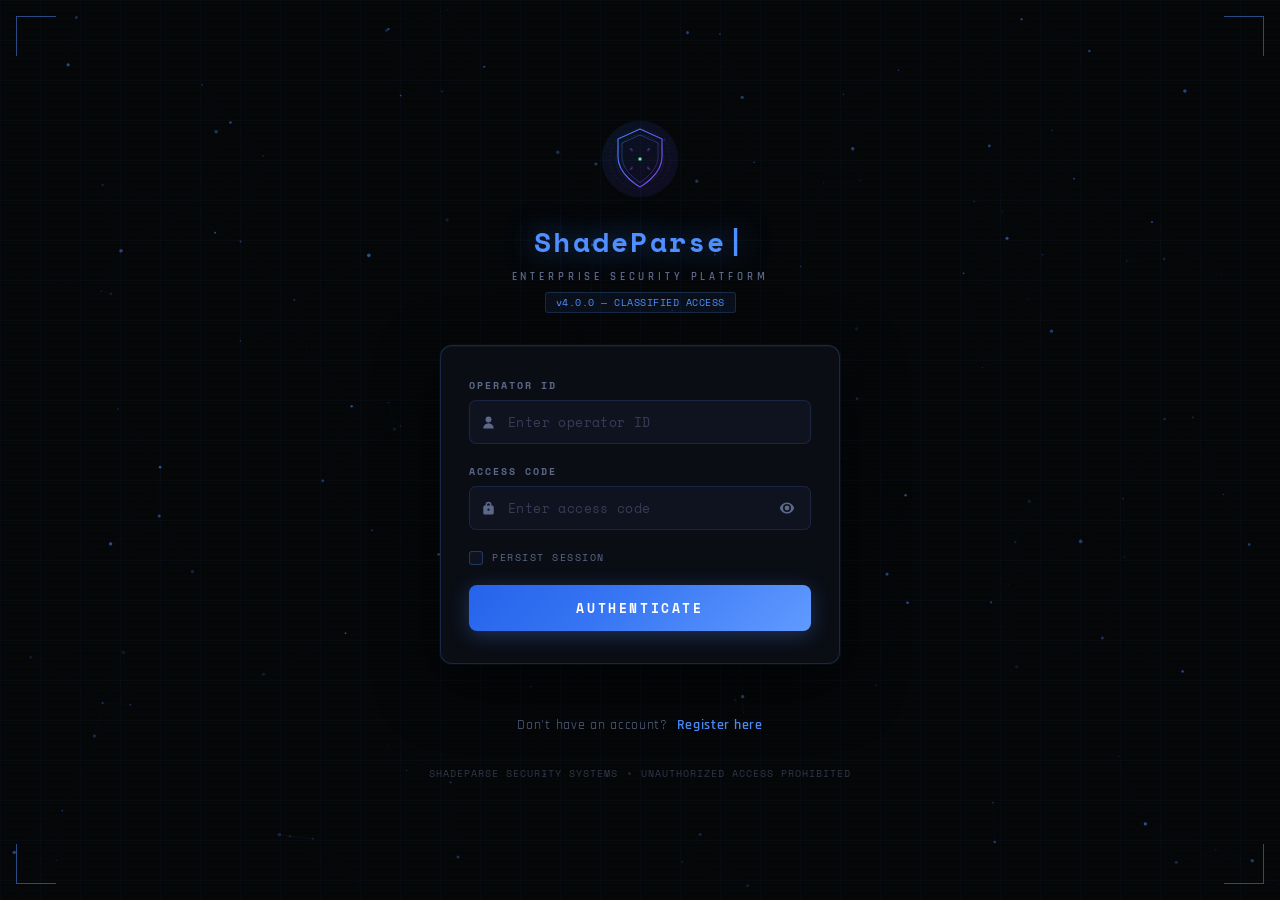
==== commit 9145c437: "upgarde the detection logic" ====
--- a/index.html
+++ b/index.html
@@ -429,12 +429,19 @@
         <select class="filter-sel" id="findingsTypeFilter" onchange="filterFindings()">
           <option value="all">All Types</option>
           <option value="SECRET">Secrets</option>
-          <option value="XSS">XSS</option>
+          <option value="CRED">Credentials</option>
+          <option value="XSS">XSS / SSTI</option>
+          <option value="INJECT">Injection</option>
           <option value="ENDPOINT">Endpoints</option>
-          <option value="CRYPTO">Crypto</option>
+          <option value="CRYPTO">Weak Crypto</option>
           <option value="PROTO">Prototype Pollution</option>
           <option value="SUPPLY">Supply Chain</option>
           <option value="LOGIC">Logic Flaws</option>
+          <option value="CONFIG">Config</option>
+          <option value="STORAGE">Insecure Storage</option>
+          <option value="DESERIAL">Deserialization</option>
+          <option value="PATH">Path Traversal</option>
+          <option value="SSRF">SSRF</option>
           <option value="NETWORK">Network</option>
         </select>
         <input type="text" class="filter-search" id="findingsSearch" placeholder="Search findings..." oninput="filterFindings()" />
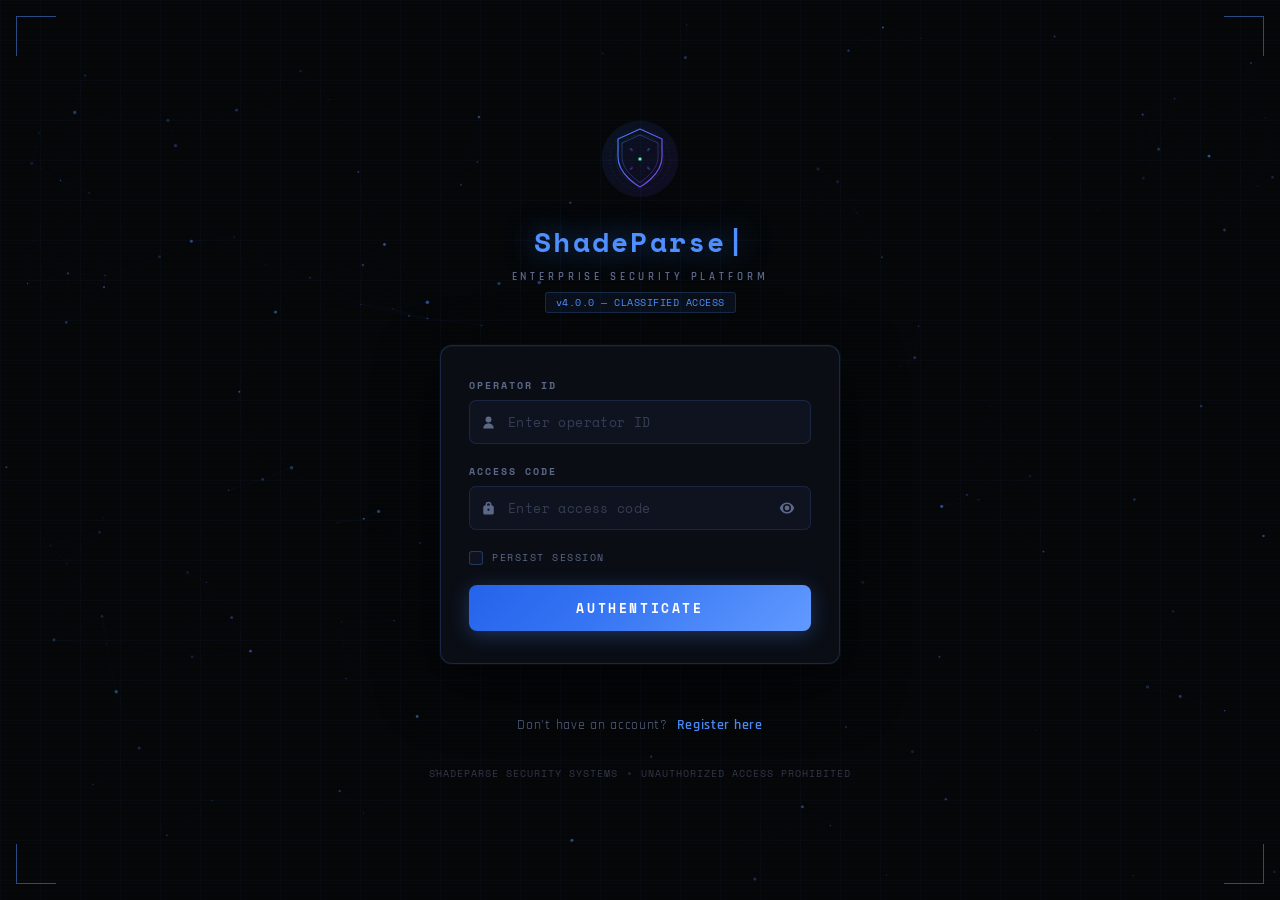
==== commit e02d54f9: "- IP and Domain/URL Scanner updated\n- Added New sources like wayback, BGP, crt.sh, etc to the scann" ====
--- a/index.html
+++ b/index.html
@@ -254,6 +254,39 @@
             <div class="input-toolbar">
               <span class="input-label">SOURCE CODE</span>
               <div class="input-actions">
+<<<<<<< HEAD
+=======
+                <div class="lang-tabs-wrap">
+                  <span class="lang-tabs-label">LANG:</span>
+                  <div class="lang-select-wrap">
+                    <select id="langSelect" class="lang-select" onchange="setLangFromSelect(this)">
+                      <option value="auto"       selected>⚡ Auto-Detect</option>
+                      <optgroup label="Web">
+                        <option value="js">JavaScript</option>
+                        <option value="typescript">TypeScript</option>
+                        <option value="php">PHP</option>
+                        <option value="sql">SQL</option>
+                        <option value="solidity">Solidity</option>
+                      </optgroup>
+                      <optgroup label="Backend">
+                        <option value="python">Python</option>
+                        <option value="java">Java</option>
+                        <option value="go">Go</option>
+                        <option value="ruby">Ruby</option>
+                        <option value="csharp">C#</option>
+                        <option value="kotlin">Kotlin</option>
+                        <option value="swift">Swift</option>
+                      </optgroup>
+                      <optgroup label="Systems">
+                        <option value="cpp">C / C++</option>
+                        <option value="rust">Rust</option>
+                        <option value="shell">Shell / Bash</option>
+                      </optgroup>
+                    </select>
+                    <span class="lang-select-arrow">▾</span>
+                  </div>
+                </div>
+>>>>>>> 921b7bd (- IP and Domain/URL Scanner updated\n- Added New sources like wayback, BGP, crt.sh, etc to the scanners.\n- Added the restroing functionality to the history options.\n- Now the IP and URL/Domain Scanner can gather too much information about the Geo Location and other information.\n- The Code Auditor got improved.)
                 <button class="tb-btn" onclick="loadSample('xss')">XSS Sample</button>
                 <button class="tb-btn" onclick="loadSample('secrets')">Secrets Sample</button>
                 <button class="tb-btn" onclick="loadSample('supply')">Supply Chain Sample</button>
@@ -318,7 +351,11 @@
               </div>
               <div class="target-field">
                 <input type="text" id="ipTargetInput" class="target-input" placeholder="x.x.x.x" spellcheck="false" />
+<<<<<<< HEAD
                 <button class="target-scan-btn" onclick="runIpScan()">
+=======
+                <button class="target-scan-btn" id="ipScanBtn" onclick="runIpScan()">
+>>>>>>> 921b7bd (- IP and Domain/URL Scanner updated\n- Added New sources like wayback, BGP, crt.sh, etc to the scanners.\n- Added the restroing functionality to the history options.\n- Now the IP and URL/Domain Scanner can gather too much information about the Geo Location and other information.\n- The Code Auditor got improved.)
                   <svg viewBox="0 0 20 20"><path d="M6 4l10 6-10 6V4z" fill="currentColor"/></svg>
                   SCAN IP
                 </button>
@@ -572,9 +609,29 @@
 <script src="js/state.js"></script>
 <script src="js/auth.js"></script>
 <script src="js/detectors.js"></script>
+<<<<<<< HEAD
 <script src="js/samples.js"></script>
 <script src="js/scanner.js"></script>
 <script src="js/network.js"></script>
+=======
+<script src="js/audits/js_audit.js"></script>
+<script src="js/audits/python_audit.js"></script>
+<script src="js/audits/php_audit.js"></script>
+<script src="js/audits/java_audit.js"></script>
+<script src="js/audits/go_audit.js"></script>
+<script src="js/audits/ruby_audit.js"></script>
+<script src="js/audits/cpp_audit.js"></script>
+<script src="js/audits/csharp_audit.js"></script>
+<script src="js/audits/rust_audit.js"></script>
+<script src="js/audits/shell_audit.js"></script>
+<script src="js/audits/kotlin_audit.js"></script>
+<script src="js/audits/swift_audit.js"></script>
+<script src="js/audits/sql_audit.js"></script>
+<script src="js/samples.js"></script>
+<script src="js/scanner.js"></script>
+<script src="js/network.js"></script>
+<script src="js/lang-audit.js"></script>
+>>>>>>> 921b7bd (- IP and Domain/URL Scanner updated\n- Added New sources like wayback, BGP, crt.sh, etc to the scanners.\n- Added the restroing functionality to the history options.\n- Now the IP and URL/Domain Scanner can gather too much information about the Geo Location and other information.\n- The Code Auditor got improved.)
 <script src="js/ui.js"></script>
 <script src="js/export.js"></script>
 <script src="js/app.js"></script>
--- a/css/style.css
+++ b/css/style.css
@@ -2095,3 +2095,557 @@
 .diff-banner--down span { color: #2ecc89; }
 .diff-banner--same { color: #5c6888; }
 .diff-banner--same span { color: #5c6888; }
+<<<<<<< HEAD
+=======
+
+/* ══════════════════════════════════════════
+   LANGUAGE SELECTOR DROPDOWN
+══════════════════════════════════════════ */
+
+.lang-selector-wrap {
+  position: relative;
+  display: inline-flex;
+}
+
+.lang-btn {
+  display: inline-flex;
+  align-items: center;
+  gap: 4px;
+  font-size: 11px;
+  font-weight: 700;
+  letter-spacing: .04em;
+  min-width: 110px;
+  justify-content: center;
+  white-space: nowrap;
+}
+
+.lang-dropdown {
+  display: none;
+  position: absolute;
+  top: calc(100% + 6px);
+  left: 0;
+  z-index: 9999;
+  width: 210px;
+  background: var(--surface2, #1c2236);
+  border: 1px solid var(--border2, #2d3555);
+  border-radius: 8px;
+  box-shadow: 0 8px 32px rgba(0,0,0,.45);
+  overflow: hidden;
+}
+
+.lang-dropdown.open {
+  display: block;
+}
+
+.lang-dropdown-inner {
+  display: flex;
+  flex-direction: column;
+}
+
+.lang-search-wrap {
+  padding: 8px 8px 6px;
+  border-bottom: 1px solid var(--border, #2a3150);
+}
+
+.lang-search {
+  width: 100%;
+  box-sizing: border-box;
+  background: var(--bg, #141927);
+  border: 1px solid var(--border, #2a3150);
+  border-radius: 5px;
+  color: var(--text, #c8d0e8);
+  font-family: var(--mono, monospace);
+  font-size: 11px;
+  padding: 5px 8px;
+  outline: none;
+}
+
+.lang-search:focus { border-color: var(--accent, #4f8fff); }
+
+.lang-list {
+  max-height: 220px;
+  overflow-y: auto;
+  padding: 4px 0;
+}
+
+.lang-list::-webkit-scrollbar { width: 5px; }
+.lang-list::-webkit-scrollbar-track { background: transparent; }
+.lang-list::-webkit-scrollbar-thumb { background: var(--border2, #2d3555); border-radius: 3px; }
+
+.lang-item {
+  display: flex;
+  align-items: center;
+  gap: 8px;
+  padding: 6px 12px;
+  cursor: pointer;
+  font-size: 12px;
+  color: var(--text2, #7888b8);
+  transition: background .12s, color .12s;
+}
+.lang-item:hover, .lang-item-active {
+  background: rgba(79,143,255,.1);
+  color: var(--text, #c8d0e8);
+}
+.lang-item-active { font-weight: 700; }
+.lang-icon { font-size: 13px; width: 18px; text-align: center; }
+.lang-name { flex: 1; }
+.lang-item-none { padding: 10px 12px; color: var(--text2, #7888b8); font-size: 12px; }
+
+/* ══════════════════════════════════════════
+   DIFF-STYLE CODE VIEW
+══════════════════════════════════════════ */
+
+.diff-code-view {
+  margin: 16px 0 8px;
+  border: 1px solid var(--border2, #2d3555);
+  border-radius: 8px;
+  overflow: hidden;
+  font-family: var(--mono, monospace);
+  font-size: 12px;
+}
+
+.diff-code-header {
+  display: flex;
+  align-items: center;
+  justify-content: space-between;
+  background: var(--surface2, #1c2236);
+  border-bottom: 1px solid var(--border2, #2d3555);
+  padding: 8px 14px;
+}
+
+.diff-code-title {
+  font-size: 11px;
+  font-weight: 700;
+  letter-spacing: .06em;
+  color: var(--text2, #7888b8);
+  text-transform: uppercase;
+}
+
+.diff-code-legend { display: flex; gap: 8px; align-items: center; }
+
+.diff-badge-vuln {
+  background: rgba(255,77,106,.12);
+  border: 1px solid rgba(255,77,106,.3);
+  color: #ff4d6a;
+  font-size: 10px;
+  font-weight: 700;
+  letter-spacing: .06em;
+  padding: 2px 7px;
+  border-radius: 4px;
+}
+
+.diff-code-body {
+  background: var(--bg, #141927);
+  overflow-x: auto;
+  max-height: 460px;
+  overflow-y: auto;
+}
+
+.diff-code-body::-webkit-scrollbar { width: 5px; height: 5px; }
+.diff-code-body::-webkit-scrollbar-track { background: transparent; }
+.diff-code-body::-webkit-scrollbar-thumb { background: var(--border2, #2d3555); border-radius: 3px; }
+
+.diff-line {
+  display: flex;
+  align-items: baseline;
+  min-height: 22px;
+  padding: 1px 0;
+  white-space: pre;
+}
+
+.diff-line.diff-vuln {
+  background: rgba(255,77,106,.10);
+  border-left: 3px solid #ff4d6a;
+  position: relative;
+}
+
+.diff-line.diff-ctx {
+  border-left: 3px solid transparent;
+  opacity: .7;
+}
+
+.diff-line.diff-omit {
+  background: rgba(79,143,255,.04);
+  border-left: 3px solid rgba(79,143,255,.2);
+  opacity: .6;
+  font-style: italic;
+}
+
+.diff-ln {
+  min-width: 42px;
+  text-align: right;
+  padding: 0 10px;
+  color: var(--text2, #7888b8);
+  font-size: 11px;
+  user-select: none;
+  flex-shrink: 0;
+  border-right: 1px solid var(--border, #2a3150);
+  margin-right: 8px;
+}
+
+.diff-prefix {
+  min-width: 18px;
+  color: #ff4d6a;
+  font-weight: 700;
+  flex-shrink: 0;
+}
+
+.diff-line.diff-ctx .diff-prefix { color: var(--text2, #7888b8); }
+
+.diff-code-text {
+  flex: 1;
+  color: var(--text, #c8d0e8);
+  padding-right: 8px;
+}
+
+.diff-line.diff-vuln .diff-code-text {
+  color: #ffb0bc;
+}
+
+.diff-vuln-label {
+  margin-left: auto;
+  flex-shrink: 0;
+  font-size: 10px;
+  font-weight: 700;
+  color: #ff4d6a;
+  background: rgba(255,77,106,.15);
+  border-radius: 4px;
+  padding: 1px 7px;
+  white-space: nowrap;
+  cursor: help;
+  max-width: 220px;
+  overflow: hidden;
+  text-overflow: ellipsis;
+  margin-right: 8px;
+}
+
+/* ══════════════════════════════════════════
+   SIMULATION DISCLAIMER BANNER
+══════════════════════════════════════════ */
+
+.sim-disclaimer {
+  background: rgba(255,193,7,.08);
+  border: 1px solid rgba(255,193,7,.3);
+  border-radius: 7px;
+  color: #e8c85a;
+  font-size: 12px;
+  padding: 10px 14px;
+  margin-bottom: 14px;
+  line-height: 1.5;
+}
+
+.sim-disclaimer strong { color: #ffdb5c; }
+.sim-disclaimer a { color: #7eb8ff; }
+.sim-disclaimer code { font-family: var(--mono, monospace); font-size: 11px; background: rgba(0,0,0,.3); padding: 1px 4px; border-radius: 3px; }
+
+.sim-badge {
+  display: inline-block;
+  font-size: 9px;
+  font-weight: 800;
+  letter-spacing: .08em;
+  background: rgba(255,193,7,.15);
+  border: 1px solid rgba(255,193,7,.3);
+  color: #e8c85a;
+  border-radius: 3px;
+  padding: 1px 5px;
+  margin-left: 6px;
+  vertical-align: middle;
+}
+
+/* ══════════════════════════════════════════
+   UI PANEL SPACING FIX — prevent corner overlap
+══════════════════════════════════════════ */
+
+/* Add consistent gap between all panels/cards in scanner layout */
+.scanner-left { gap: 20px; }
+.scanner-right { gap: 18px; }
+
+/* Metric cards spacing */
+.metrics-row { gap: 10px; }
+
+/* Input panel bottom padding */
+.input-panel { padding-bottom: 4px; }
+
+/* Pipeline wrap spacing */
+.pipeline-wrap { margin-top: 4px; }
+
+/* Scanner layout outer gap */
+.scanner-layout { gap: 24px; }
+
+/* View sections top margin */
+.view-header { margin-bottom: 22px; }
+
+/* Network grid cards */
+.network-grid { gap: 14px; }
+.net-card { margin: 0; }
+
+/* Findings area gap from scanner */
+.findings-area { margin-top: 20px; }
+
+/* Diff code wrap spacing */
+#diffCodeWrap { margin-top: 16px; margin-bottom: 8px; }
+
+/* Sidebar items spacing */
+.sidebar-nav { gap: 3px; }
+
+/* Log panel in right column */
+.log-panel { margin-top: 4px; }
+
+/* ══════════════════════════════════════════
+   LANGUAGE TAB BUTTONS
+══════════════════════════════════════════ */
+
+/* ── Language selector wrapper ── */
+.lang-tabs-wrap {
+  display: flex;
+  align-items: center;
+  gap: 6px;
+  flex-shrink: 0;
+}
+
+.lang-tabs-label {
+  font-size: 9px;
+  font-weight: 800;
+  letter-spacing: .1em;
+  color: var(--text2, #7888b8);
+  white-space: nowrap;
+}
+
+/* ── Single dropdown replacing the tab buttons ── */
+.lang-select-wrap {
+  position: relative;
+  display: inline-flex;
+  align-items: center;
+}
+
+.lang-select {
+  appearance: none;
+  -webkit-appearance: none;
+  height: 26px;
+  padding: 0 28px 0 10px;
+  font-size: 11px;
+  font-weight: 700;
+  font-family: var(--mono, monospace);
+  letter-spacing: .04em;
+  background: var(--bg2, #131929);
+  border: 1px solid var(--border, #2a3150);
+  border-radius: 6px;
+  color: #4f8fff;
+  cursor: pointer;
+  outline: none;
+  transition: border-color .15s, background .15s, box-shadow .15s;
+  white-space: nowrap;
+  min-width: 148px;
+  box-shadow: 0 1px 4px rgba(0,0,0,.25);
+}
+
+.lang-select:hover {
+  border-color: rgba(79,143,255,.5);
+  background: rgba(79,143,255,.06);
+}
+
+.lang-select:focus {
+  border-color: rgba(79,143,255,.75);
+  box-shadow: 0 0 0 2px rgba(79,143,255,.18);
+}
+
+.lang-select option,
+.lang-select optgroup {
+  background: #131929;
+  color: #c8d0e8;
+  font-weight: 600;
+}
+
+.lang-select optgroup {
+  color: var(--text2, #7888b8);
+  font-size: 9px;
+  letter-spacing: .08em;
+  text-transform: uppercase;
+}
+
+/* Custom arrow */
+.lang-select-arrow {
+  position: absolute;
+  right: 8px;
+  pointer-events: none;
+  font-size: 11px;
+  color: #4f8fff;
+  line-height: 1;
+  opacity: .85;
+}
+
+/* Legacy .lang-tab — hidden (kept for safety if JS still emits them) */
+.lang-tab { display: none; }
+
+/* Make toolbar scrollable so tabs don't overflow on small screens */
+.input-toolbar {
+  overflow-x: auto;
+  flex-wrap: nowrap;
+}
+.input-toolbar::-webkit-scrollbar { height: 3px; }
+.input-toolbar::-webkit-scrollbar-thumb { background: var(--border2, #2d3555); border-radius: 2px; }
+
+/* Push lang tabs to left, sample buttons to right */
+.input-actions {
+  display: flex;
+  align-items: center;
+  gap: 5px;
+  flex-wrap: wrap;
+  margin-left: auto;
+}
+
+/* ══════════════════════════════════════════
+   DIFF-STYLE CODE VIEW
+══════════════════════════════════════════ */
+
+.diff-view {
+  margin: 14px 0 6px;
+  border: 1px solid var(--border2, #2d3555);
+  border-radius: 8px;
+  overflow: hidden;
+  font-family: var(--mono, monospace);
+  font-size: 12px;
+  line-height: 1.5;
+}
+
+.diff-header {
+  display: flex;
+  align-items: center;
+  justify-content: space-between;
+  padding: 7px 14px;
+  background: var(--surface2, #1c2236);
+  border-bottom: 1px solid var(--border2, #2d3555);
+}
+
+.diff-title {
+  font-size: 10px;
+  font-weight: 800;
+  letter-spacing: .07em;
+  text-transform: uppercase;
+  color: var(--text2, #7888b8);
+}
+
+.diff-legend { display: flex; align-items: center; }
+
+.diff-vuln-badge {
+  font-size: 9px;
+  font-weight: 800;
+  letter-spacing: .07em;
+  background: rgba(255,77,106,.12);
+  border: 1px solid rgba(255,77,106,.3);
+  color: #ff4d6a;
+  padding: 2px 6px;
+  border-radius: 4px;
+}
+
+.diff-body {
+  background: var(--bg, #141927);
+  overflow-x: auto;
+  max-height: 500px;
+  overflow-y: auto;
+}
+.diff-body::-webkit-scrollbar { width: 5px; height: 5px; }
+.diff-body::-webkit-scrollbar-thumb { background: var(--border2, #2d3555); border-radius: 3px; }
+
+.diff-line {
+  display: flex;
+  align-items: baseline;
+  min-height: 21px;
+  white-space: pre;
+}
+
+.diff-vuln {
+  background: rgba(255,77,106,.09);
+  border-left: 3px solid #ff4d6a;
+}
+.diff-ctx {
+  border-left: 3px solid transparent;
+  opacity: .65;
+}
+.diff-omit {
+  border-left: 3px solid rgba(79,143,255,.2);
+  background: rgba(79,143,255,.03);
+  opacity: .55;
+  font-style: italic;
+}
+
+.diff-ln {
+  min-width: 44px;
+  text-align: right;
+  padding: 0 10px;
+  font-size: 11px;
+  color: var(--text2, #7888b8);
+  border-right: 1px solid var(--border, #2a3150);
+  margin-right: 8px;
+  user-select: none;
+  flex-shrink: 0;
+}
+
+.diff-pfx {
+  min-width: 14px;
+  color: #ff4d6a;
+  font-weight: 700;
+  flex-shrink: 0;
+}
+.diff-ctx .diff-pfx { color: transparent; }
+
+.diff-txt {
+  flex: 1;
+  color: var(--text, #c8d0e8);
+  padding-right: 6px;
+}
+.diff-vuln .diff-txt { color: #ffb3bf; }
+
+.diff-vuln-label {
+  flex-shrink: 0;
+  font-size: 10px;
+  font-weight: 700;
+  color: #ff4d6a;
+  background: rgba(255,77,106,.13);
+  border-radius: 3px;
+  padding: 1px 6px;
+  margin: 0 6px;
+  white-space: nowrap;
+  cursor: help;
+  max-width: 200px;
+  overflow: hidden;
+  text-overflow: ellipsis;
+  align-self: center;
+}
+
+/* ══════════════════════════════════════════
+   LIVE / REAL-DATA BADGE
+══════════════════════════════════════════ */
+
+.real-badge {
+  display: inline-block;
+  font-size: 9px;
+  font-weight: 800;
+  letter-spacing: .07em;
+  background: rgba(46,204,137,.1);
+  border: 1px solid rgba(46,204,137,.3);
+  color: #2ecc89;
+  border-radius: 3px;
+  padding: 1px 5px;
+  vertical-align: middle;
+}
+
+/* ══════════════════════════════════════════
+   NET-CARD BODY INLINE ROWS FIX
+══════════════════════════════════════════ */
+
+.net-card > .net-row { padding: 3px 14px; }
+.net-card > .net-row:first-child { padding-top: 10px; }
+.net-card > .net-row:last-child  { padding-bottom: 10px; }
+
+/* ══════════════════════════════════════════
+   PANEL SPACING — prevent corner overlap
+══════════════════════════════════════════ */
+
+.scanner-layout  { gap: 20px !important; }
+.scanner-left    { gap: 18px !important; }
+.scanner-right   { gap: 16px !important; }
+.metrics-row     { gap: 10px !important; }
+.network-grid    { gap: 14px !important; }
+#diffCodeWrap    { margin-top: 14px; }
+>>>>>>> 921b7bd (- IP and Domain/URL Scanner updated\n- Added New sources like wayback, BGP, crt.sh, etc to the scanners.\n- Added the restroing functionality to the history options.\n- Now the IP and URL/Domain Scanner can gather too much information about the Geo Location and other information.\n- The Code Auditor got improved.)
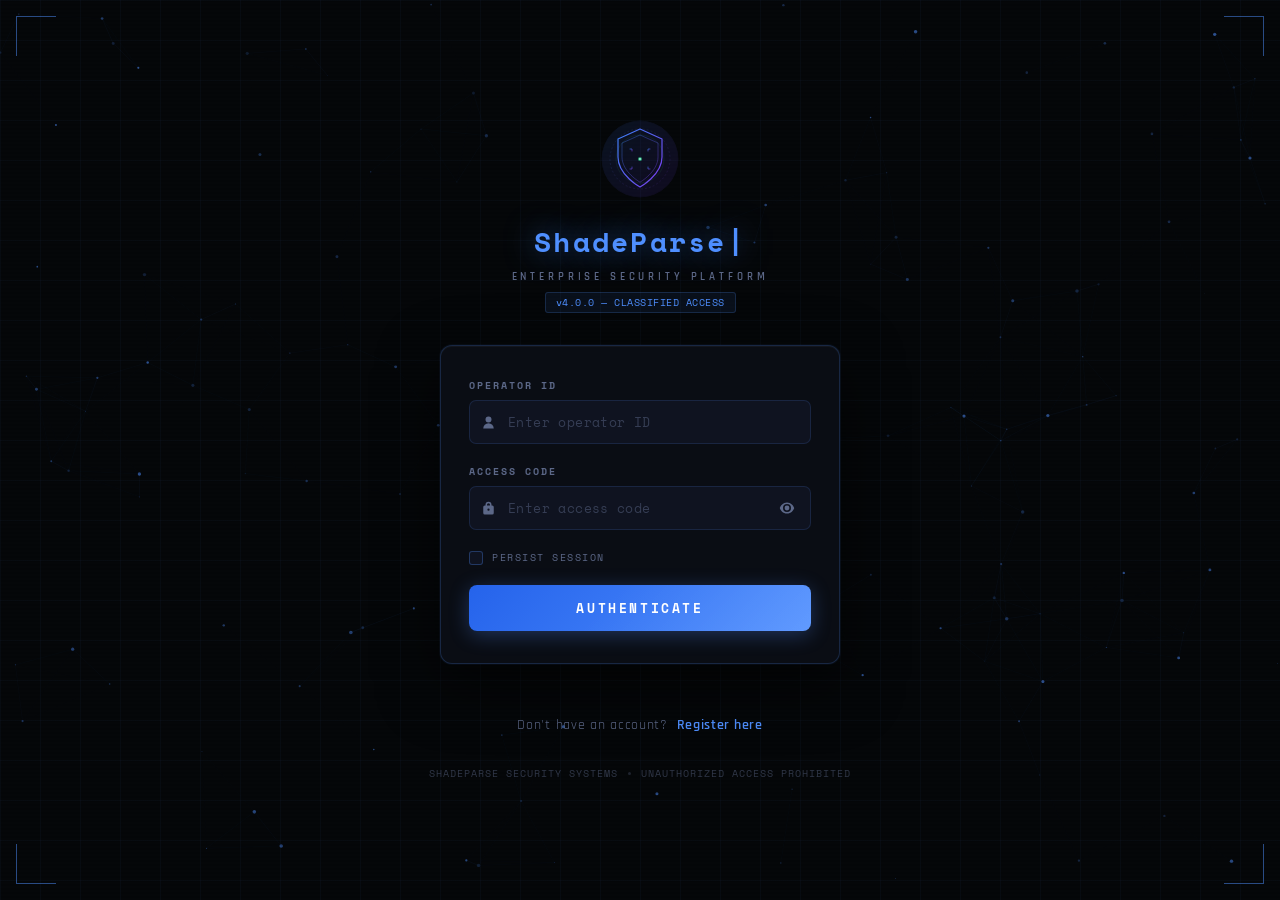
==== commit 99f82547: "- IP and Domain/URL Scanner updated\n- Added New sources like wayback, BGP, crt.sh, etc to the scann" ====
--- a/index.html
+++ b/index.html
@@ -254,8 +254,6 @@
             <div class="input-toolbar">
               <span class="input-label">SOURCE CODE</span>
               <div class="input-actions">
-<<<<<<< HEAD
-=======
                 <div class="lang-tabs-wrap">
                   <span class="lang-tabs-label">LANG:</span>
                   <div class="lang-select-wrap">
@@ -286,7 +284,6 @@
                     <span class="lang-select-arrow">▾</span>
                   </div>
                 </div>
->>>>>>> 921b7bd (- IP and Domain/URL Scanner updated\n- Added New sources like wayback, BGP, crt.sh, etc to the scanners.\n- Added the restroing functionality to the history options.\n- Now the IP and URL/Domain Scanner can gather too much information about the Geo Location and other information.\n- The Code Auditor got improved.)
                 <button class="tb-btn" onclick="loadSample('xss')">XSS Sample</button>
                 <button class="tb-btn" onclick="loadSample('secrets')">Secrets Sample</button>
                 <button class="tb-btn" onclick="loadSample('supply')">Supply Chain Sample</button>
@@ -351,11 +348,7 @@
               </div>
               <div class="target-field">
                 <input type="text" id="ipTargetInput" class="target-input" placeholder="x.x.x.x" spellcheck="false" />
-<<<<<<< HEAD
-                <button class="target-scan-btn" onclick="runIpScan()">
-=======
                 <button class="target-scan-btn" id="ipScanBtn" onclick="runIpScan()">
->>>>>>> 921b7bd (- IP and Domain/URL Scanner updated\n- Added New sources like wayback, BGP, crt.sh, etc to the scanners.\n- Added the restroing functionality to the history options.\n- Now the IP and URL/Domain Scanner can gather too much information about the Geo Location and other information.\n- The Code Auditor got improved.)
                   <svg viewBox="0 0 20 20"><path d="M6 4l10 6-10 6V4z" fill="currentColor"/></svg>
                   SCAN IP
                 </button>
@@ -609,11 +602,6 @@
 <script src="js/state.js"></script>
 <script src="js/auth.js"></script>
 <script src="js/detectors.js"></script>
-<<<<<<< HEAD
-<script src="js/samples.js"></script>
-<script src="js/scanner.js"></script>
-<script src="js/network.js"></script>
-=======
 <script src="js/audits/js_audit.js"></script>
 <script src="js/audits/python_audit.js"></script>
 <script src="js/audits/php_audit.js"></script>
@@ -631,7 +619,6 @@
 <script src="js/scanner.js"></script>
 <script src="js/network.js"></script>
 <script src="js/lang-audit.js"></script>
->>>>>>> 921b7bd (- IP and Domain/URL Scanner updated\n- Added New sources like wayback, BGP, crt.sh, etc to the scanners.\n- Added the restroing functionality to the history options.\n- Now the IP and URL/Domain Scanner can gather too much information about the Geo Location and other information.\n- The Code Auditor got improved.)
 <script src="js/ui.js"></script>
 <script src="js/export.js"></script>
 <script src="js/app.js"></script>
--- a/css/style.css
+++ b/css/style.css
@@ -2095,8 +2095,6 @@
 .diff-banner--down span { color: #2ecc89; }
 .diff-banner--same { color: #5c6888; }
 .diff-banner--same span { color: #5c6888; }
-<<<<<<< HEAD
-=======
 
 /* ══════════════════════════════════════════
    LANGUAGE SELECTOR DROPDOWN
@@ -2648,4 +2646,3 @@
 .metrics-row     { gap: 10px !important; }
 .network-grid    { gap: 14px !important; }
 #diffCodeWrap    { margin-top: 14px; }
->>>>>>> 921b7bd (- IP and Domain/URL Scanner updated\n- Added New sources like wayback, BGP, crt.sh, etc to the scanners.\n- Added the restroing functionality to the history options.\n- Now the IP and URL/Domain Scanner can gather too much information about the Geo Location and other information.\n- The Code Auditor got improved.)
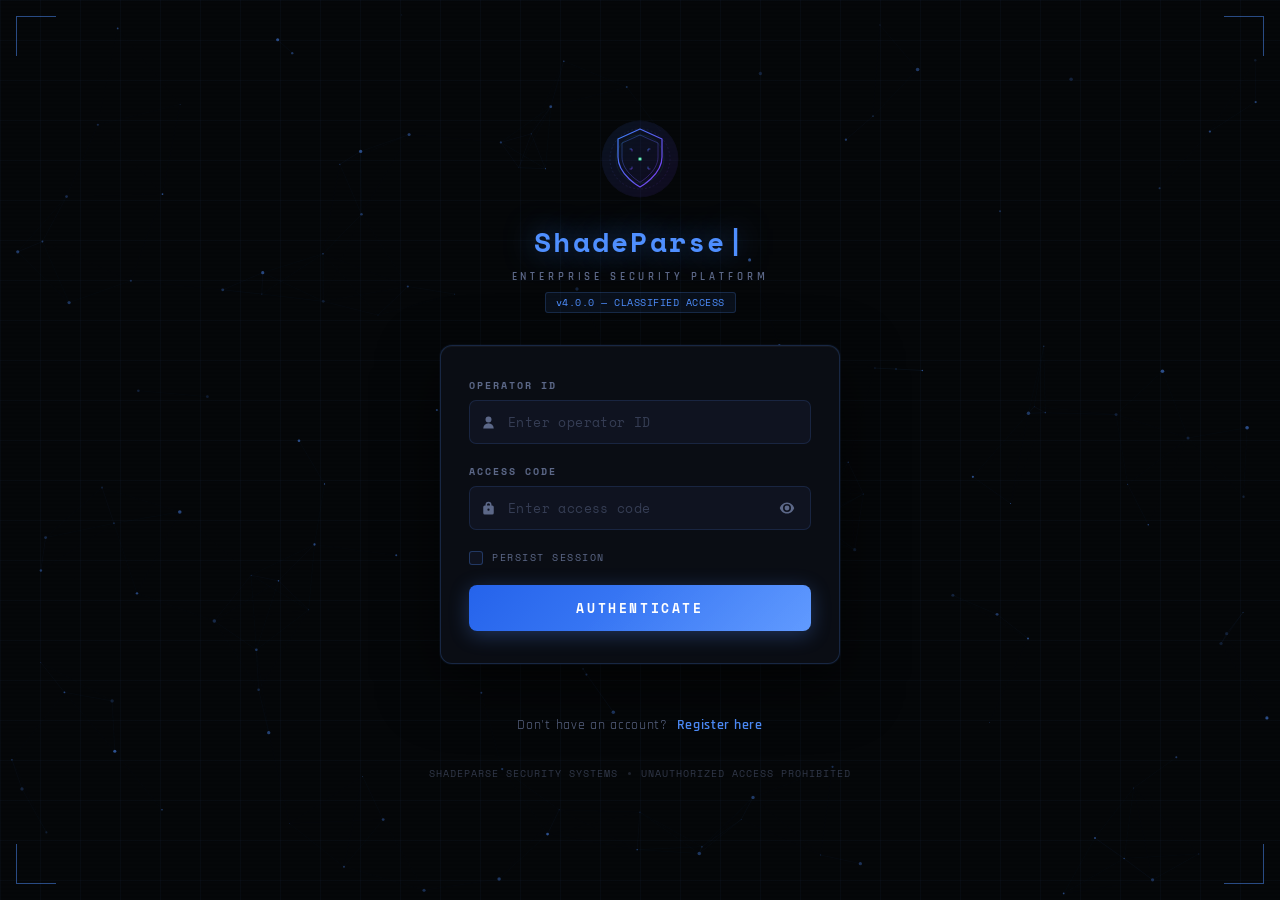
==== commit 25266b03: "add siem and improve the  ui" ====
--- a/index.html
+++ b/index.html
@@ -54,6 +54,12 @@
     <button class="sb-item" data-view="dashboard" onclick="switchView('dashboard')">
       <svg viewBox="0 0 20 20"><rect x="2" y="2" width="7" height="7" rx="1"/><rect x="11" y="2" width="7" height="7" rx="1"/><rect x="2" y="11" width="7" height="7" rx="1"/><rect x="11" y="11" width="7" height="7" rx="1"/></svg>
       Dashboard
+    </button>
+    <button class="sb-item" data-view="siem" onclick="switchView('siem')">
+      <svg viewBox="0 0 20 20"><path d="M3 4h14v2H3zm0 5h14v2H3zm0 5h8v2H3z" fill="currentColor"/><circle cx="16" cy="14" r="3" fill="none" stroke="currentColor" stroke-width="1.5"/><path d="M18.5 16.5l1.5 1.5" stroke="currentColor" stroke-width="1.5" stroke-linecap="round"/></svg>
+      SIEM
+      <span class="sb-badge" id="sbSiemBadge" style="display:none"></span>
+      <span class="sb-new">NEW</span>
     </button>
 
     <div class="sb-group-label">RESULTS</div>
@@ -590,6 +596,338 @@
       </div>
     </section>
 
+    <!-- ════════ SIEM VIEW ════════ -->
+    <section class="view" id="view-siem">
+      <div class="view-header siem-view-header">
+        <!-- Row 1: SIEM title on left, subtitle on right -->
+        <div class="siem-title-row">
+          <h1 class="view-title">SIEM</h1>
+          <p class="view-sub siem-sub-right">Log ingestion, behavioral analysis, and threat correlation</p>
+        </div>
+        <!-- Row 2: Full-width search bar below title row -->
+        <div class="siem-header-search" id="siemLogSearchBar">
+          <div class="siem-logsearch-input-wrap">
+            <span class="siem-logsearch-icon">⌕</span>
+            <input
+              type="text"
+              id="siemLogSearchInput"
+              class="siem-logsearch-input"
+              placeholder="Search logs… IP, keyword, path, status code"
+              autocomplete="off"
+              oninput="siemLogSearchApply()"
+              onkeydown="siemLogSearchNav(event)"
+            />
+            <span class="siem-logsearch-count" id="siemLogSearchCount"></span>
+            <button class="siem-logsearch-nav" id="siemLogNavUp"   onclick="siemLogSearchStep(-1)" title="Previous match">▲</button>
+            <button class="siem-logsearch-nav" id="siemLogNavDown" onclick="siemLogSearchStep(1)"  title="Next match">▼</button>
+            <button class="siem-logsearch-clear" onclick="siemLogSearchClear()" title="Clear">✕</button>
+          </div>
+          <!-- Absolutely positioned dropdown — never pushes layout -->
+          <div id="siemLogMatchViewer" class="siem-logmatch-viewer" style="display:none;"></div>
+        </div>
+      </div>
+
+      <!-- ── Top layout: left (input + pipeline) / right (audit log) ── -->
+      <div class="scanner-layout" style="display:flex;gap:0;align-items:start;">
+
+        <!-- ── LEFT PANEL ── -->
+        <div class="scanner-left" style="flex:1 1 auto;min-width:280px;">
+
+          <!-- Log Input -->
+          <div class="input-panel">
+            <div class="input-toolbar">
+              <span class="input-label">LOG INPUT</span>
+              <div class="input-actions">
+                <select id="siemLogFormat" class="lang-select" style="width:auto">
+                  <option value="auto">⚡ Auto-Detect</option>
+                  <option value="log">Plain / .log</option>
+                  <option value="json">JSON Array</option>
+                  <option value="jsonl">JSONL</option>
+                  <option value="csv">CSV</option>
+                </select>
+                <button class="tb-btn" onclick="siemLoadSample()">Load Sample</button>
+                <button class="tb-btn danger" onclick="document.getElementById('siemLogPaste').value='';siemLogSearchClear();">Clear</button>
+              </div>
+            </div>
+
+            <!-- Drop zone -->
+            <div class="drop-zone" id="siemDropZone">
+              <svg viewBox="0 0 48 48"><path d="M24 4v28m0-28l-9 9m9-9l9 9M6 36h36" stroke="currentColor" stroke-width="2" stroke-linecap="round" stroke-linejoin="round" fill="none"/></svg>
+              <span>Drop .log / .json / .csv or click to upload</span>
+              <span id="siemFileName" style="display:none;font-weight:700;color:var(--accent);margin-left:8px"></span>
+              <input type="file" id="siemFileInput" accept=".log,.json,.jsonl,.csv,.txt"
+                     onchange="siemShowFileName(this.files[0]&&this.files[0].name||'')">
+            </div>
+
+            <textarea class="code-input" id="siemLogPaste"
+              placeholder="Paste raw log lines, JSON log arrays, or CSV data here...&#10;&#10;Supports: Apache/Nginx access logs, custom app logs, JSON structured logs, CSV exports&#10;&#10;Or drop a file above."
+              spellcheck="false" style="height:180px;margin-top:6px;" oninput="siemLogSearchApply()"></textarea>
+
+          </div>
+
+          <!-- ── SYSTEM LOG FORWARDING PANEL ── -->
+          <div class="siem-forward-panel" id="siemForwardPanel">
+            <div class="siem-forward-header" onclick="siemToggleForward()">
+              <span class="siem-forward-icon">⇌</span>
+              <span class="siem-forward-title">SYSTEM LOG FORWARDING</span>
+              <span class="siem-forward-badge" id="siemForwardBadge">INACTIVE</span>
+              <span class="siem-forward-chevron" id="siemForwardChevron">▼</span>
+            </div>
+            <div class="siem-forward-body" id="siemForwardBody" style="display:none;">
+              <!-- Source type tabs -->
+              <div class="siem-forward-tabs">
+                <button class="siem-ftab active" data-src="file" onclick="siemForwardTab(this,'file')">📄 File / Path</button>
+                <button class="siem-ftab" data-src="syslog" onclick="siemForwardTab(this,'syslog')">🖧 Syslog UDP</button>
+                <button class="siem-ftab" data-src="journal" onclick="siemForwardTab(this,'journal')">📋 Journald</button>
+                <button class="siem-ftab" data-src="custom" onclick="siemForwardTab(this,'custom')">⚙ Custom</button>
+              </div>
+
+              <!-- FILE source -->
+              <div class="siem-fsrc" id="siemFSrc-file">
+                <div class="siem-forward-row">
+                  <label class="siem-flabel">Log File Path</label>
+                  <input type="text" class="siem-finput" id="siemFwdFilePath" placeholder="/var/log/nginx/access.log  or  C:\Windows\System32\winevt\Logs\Security.evtx" />
+                </div>
+                <div class="siem-forward-row">
+                  <label class="siem-flabel">Tail Mode</label>
+                  <select class="siem-fselect" id="siemFwdFileTail">
+                    <option value="tail">Tail — follow new lines</option>
+                    <option value="full">Full file — one-shot import</option>
+                  </select>
+                </div>
+                <div class="siem-forward-hint">The backend agent watches the file and forwards new lines in real time. Supports .log, .txt, .json, .jsonl, Windows Event Log (.evtx).</div>
+              </div>
+
+              <!-- SYSLOG source -->
+              <div class="siem-fsrc" id="siemFSrc-syslog" style="display:none;">
+                <div class="siem-forward-row">
+                  <label class="siem-flabel">Listen Address</label>
+                  <input type="text" class="siem-finput" id="siemFwdSyslogAddr" placeholder="0.0.0.0" />
+                </div>
+                <div class="siem-forward-row">
+                  <label class="siem-flabel">UDP Port</label>
+                  <input type="number" class="siem-finput" id="siemFwdSyslogPort" placeholder="514" value="514" style="width:90px;" />
+                </div>
+                <div class="siem-forward-hint">Point your routers, firewalls, or network devices to this address. RFC-3164 / RFC-5424 syslog format supported.</div>
+              </div>
+
+              <!-- JOURNALD source -->
+              <div class="siem-fsrc" id="siemFSrc-journal" style="display:none;">
+                <div class="siem-forward-row">
+                  <label class="siem-flabel">Unit Filter</label>
+                  <input type="text" class="siem-finput" id="siemFwdJournalUnit" placeholder="nginx, sshd, docker  —  leave blank for all" />
+                </div>
+                <div class="siem-forward-row">
+                  <label class="siem-flabel">Min Priority</label>
+                  <select class="siem-fselect" id="siemFwdJournalPrio">
+                    <option value="0">Emergency (0)</option>
+                    <option value="3">Error+ (3)</option>
+                    <option value="4">Warning+ (4)</option>
+                    <option value="6" selected>Info+ (6)</option>
+                    <option value="7">Debug (7)</option>
+                  </select>
+                </div>
+                <div class="siem-forward-hint">Streams systemd journal on Linux directly into the SIEM pipeline via <code style="background:var(--surface2);padding:1px 4px;border-radius:3px;">journalctl -f</code>.</div>
+              </div>
+
+              <!-- CUSTOM source -->
+              <div class="siem-fsrc" id="siemFSrc-custom" style="display:none;">
+                <div class="siem-forward-row">
+                  <label class="siem-flabel">Webhook URL</label>
+                  <input type="text" class="siem-finput" id="siemFwdCustomUrl" placeholder="http://your-log-shipper:8888/api/forward" />
+                </div>
+                <div class="siem-forward-row">
+                  <label class="siem-flabel">Auth Token</label>
+                  <input type="password" class="siem-finput" id="siemFwdCustomToken" placeholder="Bearer token or API key" />
+                </div>
+                <div class="siem-forward-hint">POST log lines to this ShadeParse endpoint from Logstash, Fluentd, Vector, or any custom log shipper.</div>
+              </div>
+
+              <!-- Action row -->
+              <div class="siem-forward-actions">
+                <button class="run-btn" style="font-size:11px;padding:6px 16px;" id="siemFwdStartBtn" onclick="siemForwardStart()">▶ Connect Source</button>
+                <button class="action-btn" id="siemFwdStopBtn" onclick="siemForwardStop()" style="display:none;">■ Disconnect</button>
+                <button class="action-btn" onclick="siemForwardTest()">⚡ Ping / Test</button>
+                <span class="siem-fwd-status" id="siemFwdStatus"></span>
+              </div>
+
+              <!-- Config snippet -->
+              <div class="siem-forward-snippet" id="siemFwdSnippet" style="display:none;">
+                <div class="siem-flabel" style="margin-bottom:4px;">▸ One-liner to forward from your server:</div>
+                <pre class="siem-fwd-code" id="siemFwdCode"></pre>
+              </div>
+            </div>
+          </div>
+
+          <!-- Pipeline visualization -->
+          <div class="pipeline-wrap">
+            <div class="pipe-header">
+              <span>SIEM PIPELINE</span>
+              <div class="pipe-progress">
+                <div class="prog-track"><div class="prog-fill" id="siemProgFill"></div></div>
+                <span class="prog-label" id="siemProgLabel">Idle</span>
+              </div>
+            </div>
+            <div class="pipe-list" id="siemPipeList"></div>
+          </div>
+
+          <!-- Stage counters (shown after analysis) -->
+          <div id="siemStageCounts" class="siem-stage-counts" style="display:flex;gap:8px;flex-wrap:wrap;margin-top:12px"></div>
+
+          <div class="scan-actions">
+            <button class="run-btn" id="siemRunBtn" onclick="siemRunAnalysis()">
+              <svg viewBox="0 0 20 20"><path d="M6 4l10 6-10 6V4z" fill="currentColor"/></svg>
+              Run Analysis
+            </button>
+            <button class="action-btn" onclick="siemExportJSON()">Export JSON</button>
+            <button class="action-btn" onclick="siemClearResults()">Clear</button>
+          </div>
+        </div>
+
+        <!-- ── Splitter ── -->
+        <div class="scanner-splitter"></div>
+
+        <!-- ── RIGHT PANEL — audit log ── -->
+        <div class="scanner-right" style="flex:0 0 260px;min-width:200px;">
+          <div class="log-panel" style="height:420px">
+            <div class="log-header">
+              <span>SIEM AUDIT LOG</span>
+            </div>
+            <div class="log-scroll" id="siemAuditLog"></div>
+          </div>
+        </div>
+      </div>
+
+      <!-- ── RESULTS PANEL ── -->
+      <div id="siemResultsPanel" style="display:none;margin-top:20px">
+
+        <!-- Severity counters row -->
+        <div class="siem-section-title">SEVERITY OVERVIEW</div>
+        <div id="siemSevCounters" class="siem-sev-row"></div>
+
+        <!-- Alerts table -->
+        <div class="siem-section-title" style="margin-top:20px">
+          DETECTED THREATS
+          <span class="siem-section-hint">Click a row to expand evidence</span>
+        </div>
+
+        <!-- ELK-style search rule bar -->
+        <div class="siem-search-bar" id="siemSearchBar">
+          <div class="siem-search-input-wrap">
+            <span class="siem-search-icon">⌕</span>
+            <input
+              type="text"
+              id="siemSearchInput"
+              class="siem-search-input"
+              placeholder='Search alerts… e.g. severity:HIGH  ip:10.0.0  type:SQLi  score:>70'
+              autocomplete="off"
+              oninput="siemApplySearch()"
+            />
+            <button class="siem-search-clear" id="siemSearchClear" onclick="siemClearSearch()" title="Clear search">✕</button>
+          </div>
+
+          <!-- Active filter chips -->
+          <div class="siem-filter-chips" id="siemFilterChips"></div>
+
+          <!-- Quick-filter severity buttons -->
+          <div class="siem-quick-filters" id="siemQuickFilters">
+            <span class="siem-qf-label">Quick filter:</span>
+            <button class="siem-qf-btn" data-field="severity" data-val="CRITICAL" onclick="siemQuickFilter(this)">⛔ CRITICAL</button>
+            <button class="siem-qf-btn" data-field="severity" data-val="HIGH"     onclick="siemQuickFilter(this)">🔴 HIGH</button>
+            <button class="siem-qf-btn" data-field="severity" data-val="MEDIUM"   onclick="siemQuickFilter(this)">🟡 MEDIUM</button>
+            <button class="siem-qf-btn" data-field="severity" data-val="LOW"      onclick="siemQuickFilter(this)">🟢 LOW</button>
+            <button class="siem-qf-btn" data-field="type"     data-val="SQL"      onclick="siemQuickFilter(this)">SQL Injection</button>
+            <button class="siem-qf-btn" data-field="type"     data-val="XSS"      onclick="siemQuickFilter(this)">XSS</button>
+            <button class="siem-qf-btn" data-field="type"     data-val="Brute"    onclick="siemQuickFilter(this)">Brute Force</button>
+            <button class="siem-qf-btn siem-qf-score" data-field="score" data-val="75" onclick="siemQuickFilter(this)">Score ≥ 75</button>
+          </div>
+
+          <div class="siem-search-hint" id="siemSearchHint"></div>
+        </div>
+
+        <div class="siem-table-wrap">
+          <table class="siem-alerts-table">
+            <thead>
+              <tr>
+                <th>Severity</th>
+                <th>Attack Type</th>
+                <th>Source IP</th>
+                <th>Timestamp</th>
+                <th>Endpoint</th>
+                <th>Risk Score</th>
+              </tr>
+            </thead>
+            <tbody id="siemAlertsBody"></tbody>
+          </table>
+          <div id="siemAlertsEmpty" class="siem-empty-msg" style="display:none">
+            No alerts detected — logs appear clean.
+          </div>
+        </div>
+
+        <!-- Timeline -->
+        <div class="siem-section-title" style="margin-top:20px">IP ACTIVITY TIMELINE</div>
+        <div id="siemTimeline" class="siem-timeline-wrap"></div>
+      </div>
+
+      <!-- ── LIVE MONITOR PANEL ──────────────────────────────────────────── -->
+      <div class="siem-live-panel" id="siemLivePanel">
+        <div class="siem-live-header">
+          <div class="siem-live-title-row">
+            <span class="siem-live-dot" id="siemLiveDot"></span>
+            <span class="siem-live-title">LIVE LOG MONITOR</span>
+            <span class="siem-live-badge" id="siemLiveBadge">OFFLINE</span>
+          </div>
+          <div class="siem-live-controls">
+            <button class="siem-live-btn siem-live-connect" id="siemLiveConnectBtn" onclick="siemLiveConnect()">Connect Stream</button>
+            <button class="siem-live-btn" id="siemLiveResetBtn" onclick="siemLiveReset()" style="display:none">Reset Session</button>
+          </div>
+        </div>
+
+        <!-- Stats row -->
+        <div class="siem-live-stats" id="siemLiveStats">
+          <div class="siem-live-stat"><div class="siem-live-stat-val" id="siemLiveLines">0</div><div class="siem-live-stat-lbl">Lines Ingested</div></div>
+          <div class="siem-live-stat"><div class="siem-live-stat-val" id="siemLiveAlerts">0</div><div class="siem-live-stat-lbl">Alerts Fired</div></div>
+          <div class="siem-live-stat"><div class="siem-live-stat-val siem-live-crit" id="siemLiveCrit">0</div><div class="siem-live-stat-lbl">Critical</div></div>
+          <div class="siem-live-stat"><div class="siem-live-stat-val siem-live-high" id="siemLiveHigh">0</div><div class="siem-live-stat-lbl">High</div></div>
+          <div class="siem-live-stat"><div class="siem-live-stat-val" id="siemLiveIPs">0</div><div class="siem-live-stat-lbl">Active IPs</div></div>
+        </div>
+
+        <!-- Log ingest input -->
+        <div class="siem-live-ingest" id="siemLiveIngest" style="display:none">
+          <div class="siem-section-title" style="margin:0 0 8px">PUSH LOG LINES</div>
+          <div class="siem-live-ingest-row">
+            <textarea
+              id="siemLiveInput"
+              class="siem-live-textarea"
+              placeholder="Paste a log line (or multiple lines) and press Send — or simulate a stream with the generator below"
+              rows="3"
+            ></textarea>
+            <button class="run-btn" style="align-self:flex-end;white-space:nowrap" onclick="siemLiveSend()">Send →</button>
+          </div>
+
+          <!-- Simulate button -->
+          <div class="siem-live-sim-row">
+            <button class="siem-live-btn" id="siemLiveSimBtn" onclick="siemLiveToggleSim()">▶ Start Simulator</button>
+            <select id="siemLiveSimSpeed" class="lang-select" style="width:auto;font-size:10px">
+              <option value="800">Normal (0.8 s)</option>
+              <option value="300">Fast (0.3 s)</option>
+              <option value="100">Stress (0.1 s)</option>
+            </select>
+            <span class="siem-live-sim-hint">Streams realistic attack logs automatically</span>
+          </div>
+        </div>
+
+        <!-- Live alert feed -->
+        <div class="siem-live-feed-wrap" id="siemLiveFeedWrap" style="display:none">
+          <div class="siem-section-title" style="margin:12px 0 6px">LIVE ALERT FEED</div>
+          <div class="siem-live-feed" id="siemLiveFeed">
+            <div class="siem-live-feed-empty">Waiting for events…</div>
+          </div>
+        </div>
+      </div>
+
+    </section>
+
   </div><!-- end view-area -->
 
 </main>
@@ -621,6 +959,7 @@
 <script src="js/lang-audit.js"></script>
 <script src="js/ui.js"></script>
 <script src="js/export.js"></script>
+<script src="js/siem.js"></script>
 <script src="js/app.js"></script>
 </body>
 </html>
--- a/css/style.css
+++ b/css/style.css
@@ -2646,3 +2646,1007 @@
 .metrics-row     { gap: 10px !important; }
 .network-grid    { gap: 14px !important; }
 #diffCodeWrap    { margin-top: 14px; }
+
+/* ══════════════════════════════════════
+   SIEM MODULE STYLES
+══════════════════════════════════════ */
+
+/* Section titles */
+.siem-section-title {
+  font-family: var(--mono);
+  font-size: 10px;
+  font-weight: 700;
+  letter-spacing: .15em;
+  color: var(--text2);
+  margin-bottom: 10px;
+  display: flex;
+  align-items: center;
+  gap: 12px;
+}
+
+.siem-section-hint {
+  font-weight: 400;
+  letter-spacing: 0;
+  color: var(--text3);
+  text-transform: none;
+  font-size: 10px;
+}
+
+/* Severity counter row */
+.siem-sev-row {
+  display: flex;
+  gap: 10px;
+  flex-wrap: wrap;
+}
+
+.siem-sev-card {
+  flex: 1 1 90px;
+  min-width: 80px;
+  background: var(--surface);
+  border: 1px solid transparent;
+  border-radius: 8px;
+  padding: 12px 10px;
+  display: flex;
+  flex-direction: column;
+  align-items: center;
+  gap: 4px;
+  transition: border-color var(--trans), background var(--trans);
+}
+
+.siem-sev-icon  { font-size: 20px; line-height: 1; }
+.siem-sev-count { font-family: var(--mono); font-size: 24px; font-weight: 700; line-height: 1; }
+.siem-sev-label { font-family: var(--mono); font-size: 9px; letter-spacing: .12em; color: var(--text2); }
+
+/* Stage counts */
+.siem-stage-stat {
+  background: var(--surface);
+  border: 1px solid var(--border);
+  border-radius: 6px;
+  padding: 8px 12px;
+  text-align: center;
+}
+.siem-stage-val   { font-family: var(--mono); font-size: 18px; font-weight: 700; color: var(--accent); }
+.siem-stage-label { font-family: var(--mono); font-size: 9px; color: var(--text2); letter-spacing: .08em; white-space: nowrap; }
+
+/* Alerts table */
+.siem-table-wrap {
+  background: var(--surface);
+  border: 1px solid var(--border);
+  border-radius: 10px;
+  overflow: hidden;
+}
+
+.siem-alerts-table {
+  width: 100%;
+  border-collapse: collapse;
+  font-size: 12px;
+}
+
+.siem-alerts-table thead th {
+  background: var(--surface2);
+  font-family: var(--mono);
+  font-size: 9px;
+  font-weight: 700;
+  letter-spacing: .1em;
+  color: var(--text2);
+  padding: 8px 12px;
+  text-align: left;
+  border-bottom: 1px solid var(--border);
+}
+
+.siem-row {
+  border-bottom: 1px solid var(--border);
+  cursor: pointer;
+  transition: background var(--trans);
+}
+.siem-row:hover { background: var(--surface2); }
+.siem-row td    { padding: 9px 12px; vertical-align: middle; }
+
+/* Severity badge */
+.siem-sev-badge {
+  display: inline-block;
+  padding: 2px 7px;
+  border-radius: 4px;
+  border: 1px solid transparent;
+  font-family: var(--mono);
+  font-size: 9px;
+  font-weight: 700;
+  letter-spacing: .08em;
+  white-space: nowrap;
+}
+
+/* Path / code */
+.siem-path {
+  font-family: var(--mono);
+  font-size: 11px;
+  color: var(--accent);
+  word-break: break-all;
+}
+
+.siem-ip {
+  font-family: var(--mono);
+  font-size: 11px;
+  color: var(--text);
+}
+
+.siem-na { color: var(--text3); font-size: 11px; }
+
+.siem-occ {
+  display: inline-block;
+  margin-left: 6px;
+  background: var(--accent2);
+  color: #fff;
+  font-family: var(--mono);
+  font-size: 9px;
+  border-radius: 3px;
+  padding: 0 4px;
+  vertical-align: middle;
+}
+
+/* Risk score bar */
+.siem-score-wrap {
+  display: flex;
+  align-items: center;
+  gap: 6px;
+}
+.siem-score-bar {
+  flex: 1;
+  height: 4px;
+  background: var(--border2);
+  border-radius: 2px;
+  min-width: 50px;
+  overflow: hidden;
+}
+.siem-score-fill {
+  height: 100%;
+  border-radius: 2px;
+  transition: width .5s ease;
+}
+.siem-score-val {
+  font-family: var(--mono);
+  font-size: 10px;
+  color: var(--text2);
+  white-space: nowrap;
+  width: 26px;
+  text-align: right;
+}
+
+/* Detail expansion */
+.siem-detail-row td {
+  padding: 0;
+  border-bottom: 1px solid var(--border);
+}
+
+.siem-detail-wrap {
+  background: var(--surface2);
+  padding: 12px 14px;
+  animation: siemDetailIn .15s ease;
+}
+
+@keyframes siemDetailIn {
+  from { opacity: 0; transform: translateY(-4px); }
+  to   { opacity: 1; transform: translateY(0); }
+}
+
+.siem-detail-label {
+  font-family: var(--mono);
+  font-size: 9px;
+  font-weight: 700;
+  letter-spacing: .12em;
+  color: var(--text3);
+  margin-bottom: 5px;
+  margin-top: 8px;
+}
+.siem-detail-label:first-child { margin-top: 0; }
+
+.siem-evidence {
+  background: var(--surface3);
+  border: 1px solid var(--border);
+  border-radius: 5px;
+  padding: 8px 10px;
+  font-family: var(--mono);
+  font-size: 10px;
+  color: var(--text);
+  white-space: pre-wrap;
+  word-break: break-all;
+  max-height: 120px;
+  overflow-y: auto;
+}
+
+.siem-patterns { display: flex; flex-wrap: wrap; gap: 5px; }
+.siem-pattern-tag {
+  background: var(--surface3);
+  border: 1px solid var(--border2);
+  border-radius: 3px;
+  padding: 2px 7px;
+  font-family: var(--mono);
+  font-size: 9px;
+  color: var(--amber);
+  word-break: break-all;
+}
+
+.siem-corr-note {
+  margin-top: 8px;
+  font-size: 11px;
+  color: var(--amber);
+  background: rgba(245,166,35,.08);
+  border: 1px solid rgba(245,166,35,.2);
+  border-radius: 4px;
+  padding: 6px 10px;
+}
+
+/* Timeline */
+.siem-timeline-wrap {
+  background: var(--surface);
+  border: 1px solid var(--border);
+  border-radius: 10px;
+  overflow: hidden;
+}
+
+.siem-timeline-table {
+  width: 100%;
+  border-collapse: collapse;
+  font-size: 12px;
+}
+.siem-timeline-table thead th {
+  background: var(--surface2);
+  font-family: var(--mono);
+  font-size: 9px;
+  font-weight: 700;
+  letter-spacing: .1em;
+  color: var(--text2);
+  padding: 8px 12px;
+  text-align: left;
+  border-bottom: 1px solid var(--border);
+}
+.siem-timeline-table tbody tr {
+  border-bottom: 1px solid var(--border);
+}
+.siem-timeline-table tbody td {
+  padding: 8px 12px;
+  vertical-align: middle;
+}
+.siem-types { font-size: 11px; color: var(--text2); }
+
+.siem-activity-bar {
+  height: 6px;
+  background: var(--border2);
+  border-radius: 3px;
+  overflow: hidden;
+  min-width: 80px;
+}
+.siem-activity-fill {
+  height: 100%;
+  border-radius: 3px;
+  transition: width .6s ease;
+}
+
+/* Empty state */
+.siem-empty-msg {
+  padding: 28px;
+  text-align: center;
+  font-size: 12px;
+  color: var(--text3);
+  font-family: var(--mono);
+}
+
+/* SIEM audit log lines */
+.siem-log-line {
+  display: flex;
+  gap: 8px;
+  padding: 2px 0;
+  font-family: var(--mono);
+  font-size: 9.5px;
+  line-height: 1.5;
+}
+.siem-log-ts  { color: var(--text3); flex-shrink: 0; }
+.siem-log-msg { word-break: break-word; }
+
+/* Drag-over highlight */
+.drop-zone.drag-over {
+  border-color: var(--accent);
+  background: rgba(79,143,255,.07);
+}
+
+/* ─── ELK-STYLE SEARCH RULE BAR ──────────────────────────────────────────── */
+
+.siem-search-bar {
+  background: var(--surface2);
+  border: 1px solid var(--border);
+  border-radius: 8px;
+  padding: 10px 12px;
+  margin-bottom: 10px;
+}
+
+.siem-search-input-wrap {
+  display: flex;
+  align-items: center;
+  gap: 6px;
+  background: var(--bg);
+  border: 1.5px solid var(--border);
+  border-radius: 6px;
+  padding: 5px 10px;
+  transition: border-color .2s;
+}
+.siem-search-input-wrap:focus-within {
+  border-color: var(--accent);
+  box-shadow: 0 0 0 2px rgba(79,143,255,.15);
+}
+
+.siem-search-icon {
+  font-size: 15px;
+  color: var(--text3);
+  flex-shrink: 0;
+  line-height: 1;
+}
+
+.siem-search-input {
+  flex: 1;
+  background: transparent;
+  border: none;
+  outline: none;
+  font-family: var(--mono);
+  font-size: 11.5px;
+  color: var(--text);
+  line-height: 1.5;
+}
+.siem-search-input::placeholder { color: var(--text3); }
+
+.siem-search-clear {
+  background: none;
+  border: none;
+  color: var(--text3);
+  cursor: pointer;
+  font-size: 12px;
+  padding: 0 2px;
+  display: none;
+  transition: color .15s;
+}
+.siem-search-clear:hover { color: var(--red); }
+
+/* Quick filter row */
+.siem-quick-filters {
+  display: flex;
+  flex-wrap: wrap;
+  gap: 5px;
+  align-items: center;
+  margin-top: 8px;
+}
+.siem-qf-label {
+  font-size: 9.5px;
+  color: var(--text3);
+  text-transform: uppercase;
+  letter-spacing: .06em;
+  margin-right: 2px;
+}
+.siem-qf-btn {
+  font-size: 10.5px;
+  font-family: var(--mono);
+  padding: 3px 8px;
+  border-radius: 4px;
+  border: 1px solid var(--border);
+  background: var(--surface);
+  color: var(--text2);
+  cursor: pointer;
+  transition: background .15s, border-color .15s, color .15s;
+}
+.siem-qf-btn:hover {
+  background: var(--surface2);
+  border-color: var(--accent);
+  color: var(--accent);
+}
+.siem-qf-btn.active {
+  background: rgba(79,143,255,.15);
+  border-color: var(--accent);
+  color: var(--accent);
+  font-weight: 700;
+}
+.siem-qf-score.active {
+  background: rgba(255,90,90,.12);
+  border-color: var(--red);
+  color: var(--red);
+}
+
+/* Active filter chips */
+.siem-filter-chips {
+  display: none;
+  flex-wrap: wrap;
+  gap: 5px;
+  margin-top: 7px;
+}
+.siem-chip {
+  display: inline-flex;
+  align-items: center;
+  gap: 4px;
+  font-family: var(--mono);
+  font-size: 10px;
+  padding: 2px 6px;
+  border-radius: 20px;
+  background: rgba(79,143,255,.13);
+  border: 1px solid rgba(79,143,255,.35);
+  color: var(--accent);
+}
+.siem-chip-quick {
+  background: rgba(255,193,7,.1);
+  border-color: rgba(255,193,7,.4);
+  color: var(--amber);
+}
+.siem-chip-del {
+  background: none;
+  border: none;
+  cursor: pointer;
+  font-size: 9px;
+  color: inherit;
+  opacity: .7;
+  padding: 0;
+  line-height: 1;
+}
+.siem-chip-del:hover { opacity: 1; }
+
+/* Hint text */
+.siem-search-hint {
+  font-family: var(--mono);
+  font-size: 9px;
+  color: var(--text3);
+  margin-top: 5px;
+  display: none;
+}
+
+/* ─── RAW LOG SEARCH BAR ─────────────────────────────────────────────────── */
+
+/* ═══════════════════════════════════════════════════════════════════════
+   SIEM HEADER LAYOUT  —  title row + full-width search bar below
+   ═══════════════════════════════════════════════════════════════════════ */
+
+.siem-view-header {
+  display: flex;
+  flex-direction: column;
+  align-items: stretch;
+  gap: 10px;
+  margin-bottom: 18px;
+}
+
+/* Row 1: SIEM bold left, subtitle muted right */
+.siem-title-row {
+  display: flex;
+  align-items: center;
+  justify-content: space-between;
+  gap: 16px;
+}
+.siem-sub-right {
+  font-size: 11.5px;
+  color: var(--text3);
+  font-family: var(--mono);
+  font-weight: 400;
+  letter-spacing: .02em;
+  text-align: right;
+  white-space: nowrap;
+  flex-shrink: 1;
+}
+
+/* Row 2: the search widget — full width, RELATIVE container */
+.siem-header-search {
+  position: relative;   /* ← anchor for absolute dropdown */
+  width: 100%;
+}
+
+/* The visible input bar */
+.siem-header-search .siem-logsearch-input-wrap {
+  display: flex;
+  align-items: center;
+  gap: 6px;
+  padding: 8px 14px;
+  background: var(--surface2);
+  border: 1px solid var(--border);
+  border-radius: 7px;
+  transition: border-color .15s, box-shadow .15s;
+  box-sizing: border-box;
+  width: 100%;
+}
+.siem-header-search .siem-logsearch-input-wrap:focus-within {
+  background: var(--bg);
+  border-color: var(--accent);
+  box-shadow: 0 0 0 2px rgba(79,143,255,.18);
+}
+.siem-header-search .siem-logsearch-icon {
+  font-size: 16px;
+  color: var(--text3);
+  flex-shrink: 0;
+}
+.siem-header-search .siem-logsearch-input {
+  flex: 1;
+  min-width: 0;
+  background: transparent;
+  border: none;
+  outline: none;
+  font-family: var(--mono);
+  font-size: 12px;
+  color: var(--text);
+}
+.siem-header-search .siem-logsearch-input::placeholder { color: var(--text3); }
+
+.siem-header-search .siem-logsearch-count {
+  font-family: var(--mono);
+  font-size: 10px;
+  color: var(--accent);
+  white-space: nowrap;
+  min-width: 72px;
+  text-align: right;
+  font-weight: 600;
+}
+.siem-header-search .siem-logsearch-nav,
+.siem-header-search .siem-logsearch-clear {
+  background: var(--surface);
+  border: 1px solid var(--border);
+  border-radius: 4px;
+  color: var(--text2);
+  cursor: pointer;
+  font-size: 10px;
+  padding: 3px 8px;
+  transition: all .12s;
+  line-height: 1.5;
+  flex-shrink: 0;
+}
+.siem-header-search .siem-logsearch-nav:hover,
+.siem-header-search .siem-logsearch-clear:hover {
+  background: var(--accent);
+  color: #fff;
+  border-color: var(--accent);
+}
+
+/* ══ THE DROPDOWN — absolutely floated, NEVER in document flow ══ */
+.siem-header-search .siem-logmatch-viewer {
+  position: absolute;       /* ← out of flow completely */
+  top: calc(100% + 4px);    /* sits just below the search bar */
+  left: 0;
+  right: 0;
+  z-index: 9999;            /* above everything */
+  max-height: 260px;
+  overflow-y: auto;
+  background: var(--surface);
+  border: 1px solid var(--accent);
+  border-radius: 8px;
+  box-shadow: 0 12px 32px rgba(0,0,0,.45);
+  font-family: var(--mono);
+  font-size: 10.5px;
+}
+
+/* Reset the bare #siemLogSearchBar id so old rules don't interfere */
+#siemLogSearchBar {
+  margin: 0;
+  background: transparent;
+  border: none;
+  border-radius: 0;
+  overflow: visible !important;
+}
+
+/* Highlight mark inside results */
+mark.siem-hl {
+  background: rgba(255,193,7,.45);
+  color: inherit;
+  border-radius: 2px;
+  padding: 0 1px;
+}
+
+.siem-logmatch-none {
+  padding: 10px 12px;
+  color: var(--red);
+  font-family: var(--mono);
+  font-size: 10.5px;
+}
+.siem-logmatch-row {
+  display: flex;
+  align-items: baseline;
+  gap: 8px;
+  padding: 5px 12px;
+  border-bottom: 1px solid var(--border);
+  cursor: pointer;
+  transition: background .1s;
+}
+.siem-logmatch-row:hover   { background: var(--surface2); }
+.siem-logmatch-active      { background: rgba(79,143,255,.12) !important; border-left: 2px solid var(--accent); }
+.siem-logmatch-ln {
+  color: var(--text3);
+  min-width: 32px;
+  text-align: right;
+  flex-shrink: 0;
+  font-size: 9.5px;
+  user-select: none;
+}
+.siem-logmatch-text {
+  color: var(--text2);
+  white-space: pre;
+  overflow: hidden;
+  text-overflow: ellipsis;
+  flex: 1;
+}
+
+
+/* ─── LIVE MONITOR PANEL ─────────────────────────────────────────────────── */
+
+.siem-live-panel {
+  margin-top: 28px;
+  border: 1px solid var(--border);
+  border-radius: 10px;
+  overflow: hidden;
+  background: var(--surface);
+}
+
+.siem-live-header {
+  display: flex;
+  align-items: center;
+  justify-content: space-between;
+  padding: 10px 14px;
+  background: var(--surface2);
+  border-bottom: 1px solid var(--border);
+  flex-wrap: wrap;
+  gap: 8px;
+}
+
+.siem-live-title-row {
+  display: flex;
+  align-items: center;
+  gap: 8px;
+}
+
+/* Pulsing status dot */
+.siem-live-dot {
+  width: 10px;
+  height: 10px;
+  border-radius: 50%;
+  background: var(--text3);
+  flex-shrink: 0;
+  transition: background .3s, box-shadow .3s;
+}
+.siem-live-dot.siem-live-dot-on {
+  background: var(--green);
+  box-shadow: 0 0 6px var(--green);
+  animation: livePulse 1.6s ease-in-out infinite;
+}
+@keyframes livePulse {
+  0%, 100% { box-shadow: 0 0 4px var(--green); }
+  50%       { box-shadow: 0 0 12px var(--green); }
+}
+
+.siem-live-title {
+  font-family: var(--mono);
+  font-size: 11px;
+  font-weight: 700;
+  letter-spacing: .08em;
+  color: var(--text);
+}
+
+.siem-live-badge {
+  font-family: var(--mono);
+  font-size: 9px;
+  font-weight: 700;
+  letter-spacing: .1em;
+  padding: 2px 7px;
+  border-radius: 20px;
+  border: 1px solid rgba(255,90,90,.25);
+  background: rgba(255,90,90,.12);
+  color: var(--red);
+}
+
+.siem-live-controls {
+  display: flex;
+  gap: 6px;
+  align-items: center;
+}
+
+.siem-live-btn {
+  font-family: var(--mono);
+  font-size: 10.5px;
+  padding: 4px 10px;
+  border-radius: 5px;
+  border: 1px solid var(--border);
+  background: var(--surface);
+  color: var(--text2);
+  cursor: pointer;
+  transition: background .15s, border-color .15s, color .15s;
+  display: inline-flex;
+  align-items: center;
+  gap: 4px;
+}
+.siem-live-btn:hover { background: var(--surface2); border-color: var(--accent); color: var(--accent); }
+.siem-live-btn.active { background: rgba(79,143,255,.12); border-color: var(--accent); color: var(--accent); font-weight: 700; }
+.siem-live-connect { border-color: var(--accent); color: var(--accent); }
+
+/* Stats row */
+.siem-live-stats {
+  display: flex;
+  gap: 0;
+  border-bottom: 1px solid var(--border);
+}
+.siem-live-stat {
+  flex: 1;
+  padding: 10px 0;
+  text-align: center;
+  border-right: 1px solid var(--border);
+}
+.siem-live-stat:last-child { border-right: none; }
+.siem-live-stat-val {
+  font-family: var(--mono);
+  font-size: 20px;
+  font-weight: 700;
+  color: var(--text);
+  line-height: 1.2;
+  transition: color .2s;
+}
+.siem-live-stat-lbl {
+  font-family: var(--mono);
+  font-size: 9px;
+  color: var(--text3);
+  text-transform: uppercase;
+  letter-spacing: .06em;
+  margin-top: 2px;
+}
+.siem-live-crit { color: var(--red) !important; }
+.siem-live-high { color: var(--coral) !important; }
+
+/* Ingest input area */
+.siem-live-ingest {
+  padding: 12px 14px;
+  border-bottom: 1px solid var(--border);
+}
+.siem-live-ingest-row {
+  display: flex;
+  gap: 8px;
+  align-items: flex-start;
+}
+.siem-live-textarea {
+  flex: 1;
+  font-family: var(--mono);
+  font-size: 10.5px;
+  color: var(--text);
+  background: var(--bg);
+  border: 1px solid var(--border);
+  border-radius: 5px;
+  padding: 6px 8px;
+  resize: vertical;
+  outline: none;
+  transition: border-color .2s;
+}
+.siem-live-textarea:focus { border-color: var(--accent); }
+
+.siem-live-sim-row {
+  display: flex;
+  align-items: center;
+  gap: 8px;
+  margin-top: 7px;
+  flex-wrap: wrap;
+}
+.siem-live-sim-hint {
+  font-family: var(--mono);
+  font-size: 9.5px;
+  color: var(--text3);
+}
+
+/* Alert feed */
+.siem-live-feed-wrap { padding: 0 14px 14px; }
+.siem-live-feed {
+  max-height: 280px;
+  overflow-y: auto;
+  border: 1px solid var(--border);
+  border-radius: 6px;
+  background: var(--bg);
+}
+.siem-live-feed-empty {
+  padding: 20px;
+  text-align: center;
+  font-family: var(--mono);
+  font-size: 10.5px;
+  color: var(--text3);
+}
+.siem-live-row {
+  display: grid;
+  grid-template-columns: 54px 90px 1fr 100px 130px 40px;
+  gap: 6px;
+  align-items: center;
+  padding: 5px 10px;
+  border-bottom: 1px solid var(--border);
+  font-family: var(--mono);
+  font-size: 10px;
+  transition: background .1s;
+}
+.siem-live-row:last-child { border-bottom: none; }
+.siem-live-row:hover { background: var(--surface); }
+.siem-live-row-new {
+  animation: liveRowIn .5s ease;
+}
+@keyframes liveRowIn {
+  from { background: rgba(79,143,255,.2); }
+  to   { background: transparent; }
+}
+.siem-live-row-ts   { color: var(--text3); flex-shrink: 0; }
+.siem-live-row-sev  { font-weight: 700; }
+.siem-live-row-type { color: var(--text); font-weight: 600; overflow: hidden; text-overflow: ellipsis; white-space: nowrap; }
+.siem-live-row-ip   { color: var(--teal); }
+.siem-live-row-ep   { color: var(--text2); overflow: hidden; text-overflow: ellipsis; white-space: nowrap; }
+.siem-live-row-score { font-weight: 700; text-align: right; }
+
+/* ─── SYSTEM LOG FORWARDING PANEL ────────────────────────────────────────── */
+.siem-forward-panel {
+  margin-top: 14px;
+  border: 1px solid var(--border);
+  border-radius: 8px;
+  overflow: hidden;
+  background: var(--surface);
+}
+.siem-forward-header {
+  display: flex;
+  align-items: center;
+  gap: 8px;
+  padding: 9px 14px;
+  background: var(--surface2);
+  cursor: pointer;
+  user-select: none;
+  transition: background .15s;
+}
+.siem-forward-header:hover { background: var(--bg); }
+.siem-forward-icon { font-size: 15px; }
+.siem-forward-title {
+  font-family: var(--mono);
+  font-size: 10px;
+  font-weight: 700;
+  letter-spacing: .08em;
+  color: var(--text2);
+  flex: 1;
+}
+.siem-forward-badge {
+  font-family: var(--mono);
+  font-size: 9px;
+  font-weight: 700;
+  padding: 2px 7px;
+  border-radius: 20px;
+  border: 1px solid var(--border);
+  background: var(--surface);
+  color: var(--text3);
+  letter-spacing: .06em;
+  transition: all .2s;
+}
+.siem-forward-badge.active {
+  background: rgba(56,210,120,.15);
+  border-color: var(--teal);
+  color: var(--teal);
+}
+.siem-forward-chevron {
+  font-size: 9px;
+  color: var(--text3);
+  transition: transform .2s;
+}
+.siem-forward-chevron.open { transform: rotate(180deg); }
+.siem-forward-body {
+  padding: 12px 14px 14px;
+  border-top: 1px solid var(--border);
+}
+.siem-forward-tabs {
+  display: flex;
+  gap: 4px;
+  margin-bottom: 12px;
+  flex-wrap: wrap;
+}
+.siem-ftab {
+  background: var(--surface2);
+  border: 1px solid var(--border);
+  border-radius: 5px;
+  color: var(--text2);
+  cursor: pointer;
+  font-family: var(--mono);
+  font-size: 10px;
+  padding: 4px 10px;
+  transition: all .12s;
+}
+.siem-ftab:hover { background: var(--bg); color: var(--text); border-color: var(--accent); }
+.siem-ftab.active { background: var(--accent); color: #fff; border-color: var(--accent); }
+.siem-fsrc { padding-bottom: 6px; }
+.siem-forward-row {
+  display: flex;
+  align-items: center;
+  gap: 8px;
+  margin-bottom: 8px;
+}
+.siem-flabel {
+  font-family: var(--mono);
+  font-size: 10px;
+  color: var(--text3);
+  min-width: 100px;
+  flex-shrink: 0;
+}
+.siem-finput {
+  flex: 1;
+  background: var(--bg);
+  border: 1px solid var(--border);
+  border-radius: 5px;
+  color: var(--text);
+  font-family: var(--mono);
+  font-size: 10.5px;
+  outline: none;
+  padding: 5px 9px;
+  transition: border-color .15s;
+}
+.siem-finput:focus { border-color: var(--accent); }
+.siem-fselect {
+  background: var(--bg);
+  border: 1px solid var(--border);
+  border-radius: 5px;
+  color: var(--text);
+  font-family: var(--mono);
+  font-size: 10.5px;
+  outline: none;
+  padding: 5px 9px;
+  cursor: pointer;
+}
+.siem-forward-hint {
+  font-size: 10px;
+  color: var(--text3);
+  line-height: 1.5;
+  margin: 4px 0 10px;
+  padding: 6px 10px;
+  background: var(--bg);
+  border-radius: 5px;
+  border: 1px solid var(--border);
+}
+.siem-forward-actions {
+  display: flex;
+  align-items: center;
+  gap: 8px;
+  flex-wrap: wrap;
+  margin-top: 8px;
+}
+.siem-fwd-status {
+  font-family: var(--mono);
+  font-size: 10px;
+  color: var(--teal);
+  margin-left: 4px;
+}
+.siem-fwd-status.error { color: var(--red); }
+.siem-forward-snippet {
+  margin-top: 12px;
+  border: 1px solid var(--border);
+  border-radius: 6px;
+  overflow: hidden;
+}
+.siem-fwd-code {
+  margin: 0;
+  padding: 10px 12px;
+  background: var(--bg);
+  font-family: var(--mono);
+  font-size: 10px;
+  color: var(--teal);
+  overflow-x: auto;
+  white-space: pre;
+  line-height: 1.6;
+}
+
+/* ── Only the header wrappers need visible overflow — NOT the scroll container ── */
+#view-siem .view-header,
+#view-siem .siem-view-header {
+  overflow: visible !important;
+}
+/* #view-siem itself keeps overflow-y:auto for page scrolling */
+/* The search container must be relative and visible */
+#siemLogSearchBar {
+  position: relative !important;
+  overflow: visible !important;
+  margin: 0;
+  background: transparent;
+  border: none;
+  border-radius: 0;
+}
+/* Dropdown floats in fixed stacking context */
+#siemLogMatchViewer {
+  position: absolute !important;
+  top: calc(100% + 4px) !important;
+  left: 0 !important;
+  right: 0 !important;
+  z-index: 9999 !important;
+  background: var(--surface) !important;
+  border: 1px solid var(--accent) !important;
+  border-radius: 8px !important;
+  box-shadow: 0 12px 32px rgba(0,0,0,.5) !important;
+  max-height: 260px !important;
+  overflow-y: auto !important;
+  font-family: var(--mono);
+  font-size: 10.5px;
+}
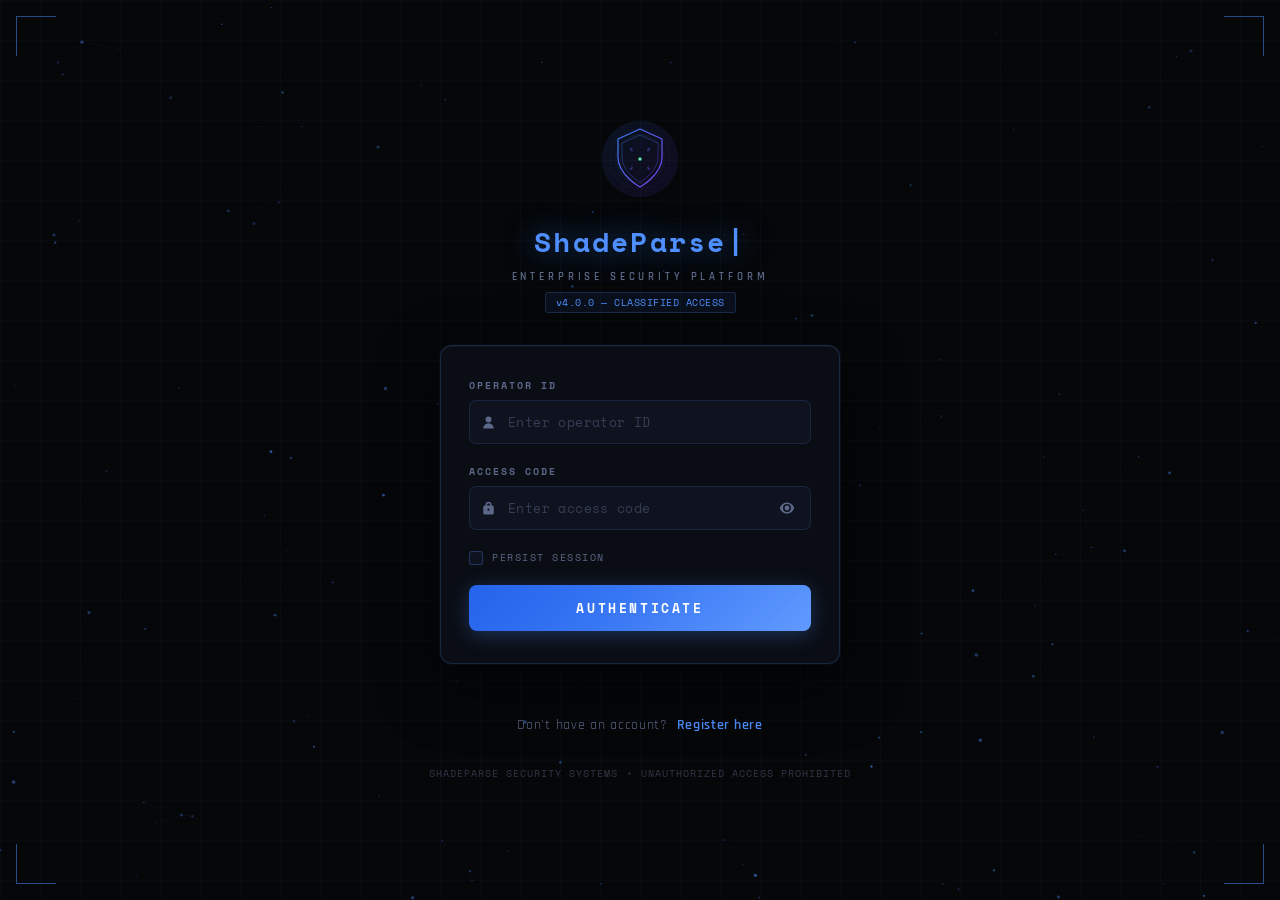
==== commit a7bf47dd: "SIEM hardening" ====
--- a/index.html
+++ b/index.html
@@ -612,7 +612,7 @@
               type="text"
               id="siemLogSearchInput"
               class="siem-logsearch-input"
-              placeholder="Search logs… IP, keyword, path, status code"
+              placeholder='KQL + glob/regex: ip:10.0.0.*  path:/ad*.js  ua:/sqlmap|nikto/  status:>=400  -200  "GET /api"'
               autocomplete="off"
               oninput="siemLogSearchApply()"
               onkeydown="siemLogSearchNav(event)"
--- a/css/style.css
+++ b/css/style.css
@@ -2647,6 +2647,7 @@
 .network-grid    { gap: 14px !important; }
 #diffCodeWrap    { margin-top: 14px; }
 
+
 /* ══════════════════════════════════════
    SIEM MODULE STYLES
 ══════════════════════════════════════ */
